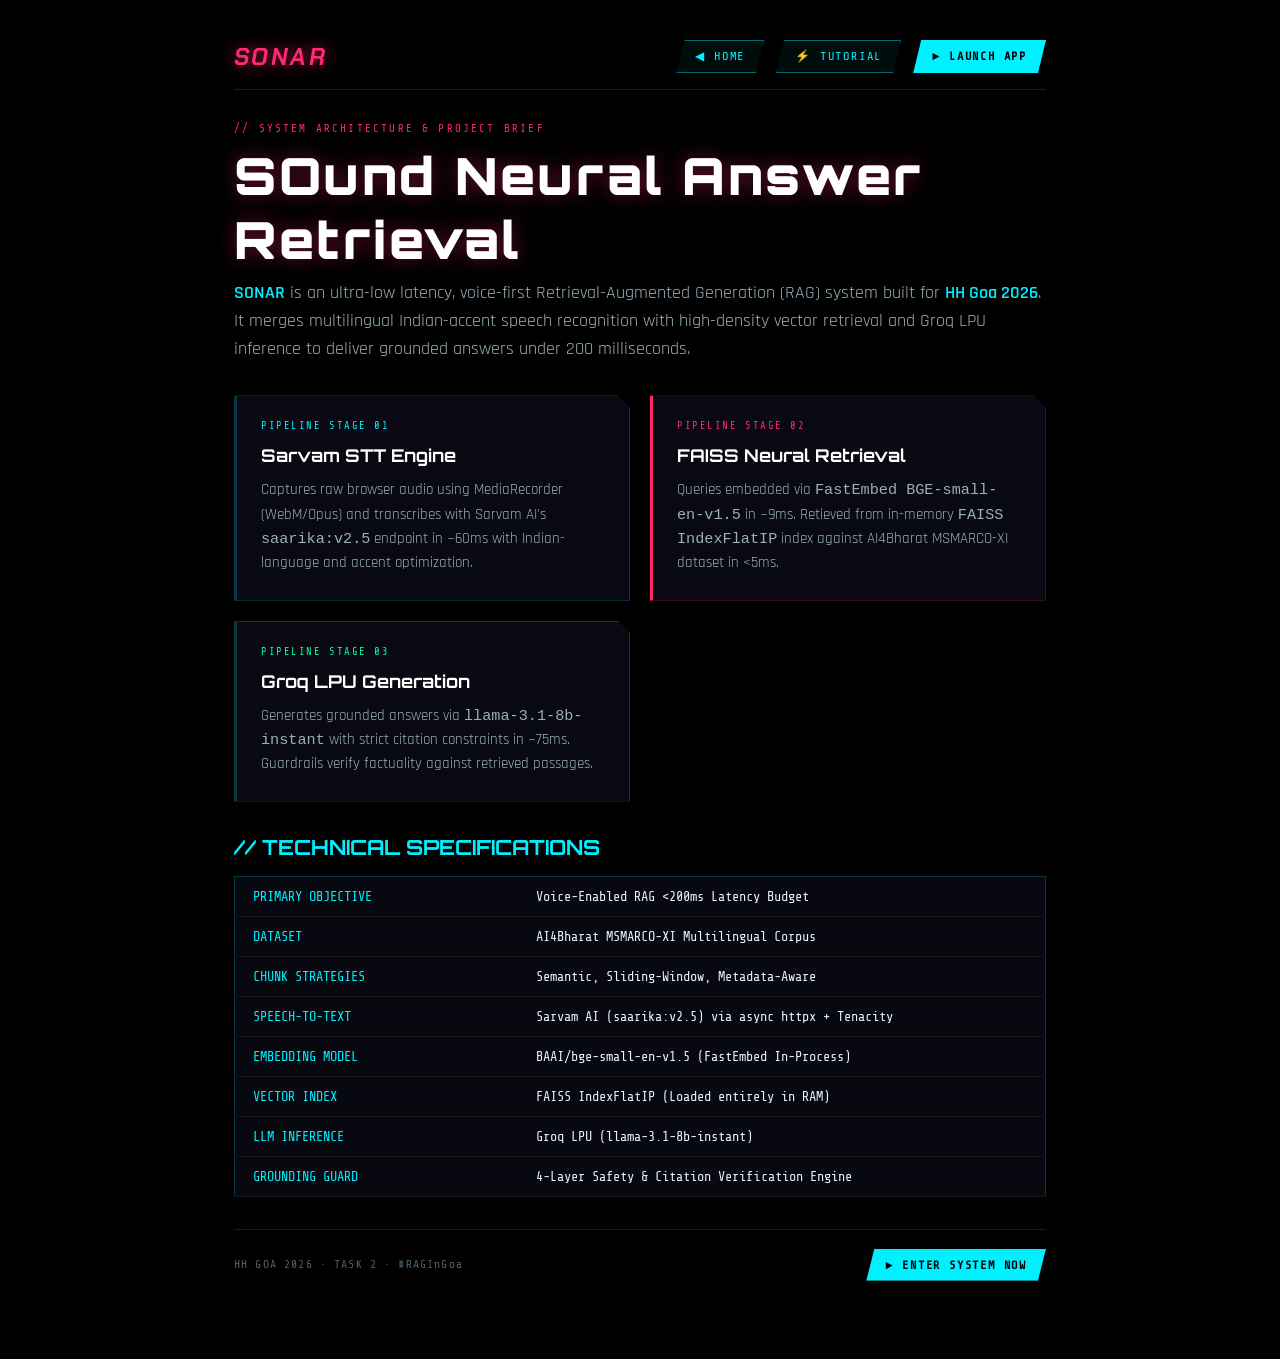
==== frontend/about.html @ be73c09f "feat: add About and Tutorial buttons on landing page + dedicated /about and /tutorial pages" ====
<!DOCTYPE html>
<html lang="en">
<head>
  <meta charset="UTF-8" />
  <meta name="viewport" content="width=device-width, initial-scale=1.0" />
  <title>ABOUT // SONAR</title>
  <meta name="theme-color" content="#00f0ff" />
  <link rel="preconnect" href="https://fonts.googleapis.com" />
  <link rel="preconnect" href="https://fonts.gstatic.com" crossorigin />
  <link href="https://fonts.googleapis.com/css2?family=Chakra+Petch:ital,wght@1,700;1,900&family=Orbitron:wght@700;900&family=Share+Tech+Mono&family=Rajdhani:wght@500;600;700&display=swap" rel="stylesheet" />
  <style>
    *, *::before, *::after { box-sizing: border-box; margin: 0; padding: 0; }

    html, body {
      min-height: 100%;
      background: #000000;
      color: #e8f4f8;
      font-family: 'Rajdhani', sans-serif;
      overflow-x: hidden;
      -webkit-font-smoothing: antialiased;
    }

    ::selection { background: #ff2a6d; color: #000; }

    .page-wrap {
      max-width: 860px;
      margin: 0 auto;
      padding: 40px 24px 80px;
      display: flex;
      flex-direction: column;
      gap: 32px;
    }

    /* ── Header Bar ── */
    .top-nav {
      display: flex;
      align-items: center;
      justify-content: space-between;
      border-bottom: 1px solid rgba(255, 42, 109, 0.25);
      padding-bottom: 16px;
    }

    .nav-logo {
      font-family: 'Chakra Petch', 'Orbitron', sans-serif;
      font-weight: 900;
      font-style: italic;
      font-size: 1.5rem;
      color: #ff2a6d;
      text-shadow: 0 0 15px rgba(255,42,109,0.7);
      text-decoration: none;
      letter-spacing: 0.1em;
    }

    .nav-links {
      display: flex;
      gap: 12px;
    }

    .nav-btn {
      font-family: 'Share Tech Mono', monospace;
      font-size: 0.75rem;
      letter-spacing: 0.15em;
      padding: 8px 18px;
      color: #00f0ff;
      border: 1px solid rgba(0,240,255,0.4);
      background: rgba(0,240,255,0.05);
      text-decoration: none;
      clip-path: polygon(8px 0%, 100% 0%, calc(100% - 8px) 100%, 0% 100%);
      transition: all 0.2s;
    }
    .nav-btn:hover {
      background: #00f0ff;
      color: #000;
      box-shadow: 0 0 20px rgba(0,240,255,0.5);
    }
    .nav-btn.primary {
      background: #00f0ff;
      color: #000;
      font-weight: 700;
    }
    .nav-btn.primary:hover {
      background: #33f5ff;
      box-shadow: 0 0 25px #00f0ff;
    }

    /* ── Hero Title ── */
    .about-hero {
      display: flex;
      flex-direction: column;
      gap: 8px;
    }
    .about-badge {
      font-family: 'Share Tech Mono', monospace;
      font-size: 0.68rem;
      letter-spacing: 0.2em;
      color: #ff2a6d;
    }
    .about-title {
      font-family: 'Orbitron', monospace;
      font-weight: 900;
      font-size: clamp(2rem, 5vw, 3.2rem);
      color: #ffffff;
      text-shadow: 0 0 20px rgba(255, 42, 109, 0.4);
      letter-spacing: 0.05em;
    }
    .about-sub {
      font-size: 1.1rem;
      color: #9ab0bc;
      line-height: 1.6;
    }
    .highlight {
      color: #00f0ff;
      font-weight: 600;
    }

    /* ── Section Cards ── */
    .card-grid {
      display: grid;
      grid-template-columns: repeat(auto-fit, minmax(260px, 1fr));
      gap: 20px;
    }

    .cyber-card {
      background: rgba(14, 14, 28, 0.7);
      border: 1px solid rgba(255, 42, 109, 0.2);
      border-left: 3px solid #ff2a6d;
      padding: 24px;
      clip-path: polygon(0 0, calc(100% - 12px) 0, 100% 12px, 100% 100%, 0 100%);
      display: flex;
      flex-direction: column;
      gap: 12px;
      transition: all 0.25s;
    }
    .cyber-card:hover {
      border-color: #ff2a6d;
      box-shadow: 0 0 25px rgba(255,42,109,0.25);
      transform: translateY(-2px);
    }
    .cyber-card.cyan {
      border-left-color: #00f0ff;
      border-color: rgba(0,240,255,0.2);
    }
    .cyber-card.cyan:hover {
      border-color: #00f0ff;
      box-shadow: 0 0 25px rgba(0,240,255,0.25);
    }
    .cyber-card.green {
      border-left-color: #05ffa1;
      border-color: rgba(5,255,161,0.2);
    }
    .cyber-card.green:hover {
      border-color: #05ffa1;
      box-shadow: 0 0 25px rgba(5,255,161,0.25);
    }

    .card-tag {
      font-family: 'Share Tech Mono', monospace;
      font-size: 0.65rem;
      letter-spacing: 0.15em;
      color: #ff2a6d;
      text-transform: uppercase;
    }
    .cyber-card.cyan .card-tag { color: #00f0ff; }
    .cyber-card.green .card-tag { color: #05ffa1; }

    .card-heading {
      font-family: 'Orbitron', monospace;
      font-size: 1.1rem;
      font-weight: 700;
      color: #fff;
    }

    .card-body {
      font-size: 0.95rem;
      color: #9ab0bc;
      line-height: 1.6;
    }

    /* ── Spec List ── */
    .spec-table {
      width: 100%;
      border-collapse: collapse;
      font-family: 'Share Tech Mono', monospace;
      font-size: 0.85rem;
      background: rgba(10, 10, 20, 0.8);
      border: 1px solid rgba(0,240,255,0.2);
    }
    .spec-table td {
      padding: 12px 18px;
      border-bottom: 1px solid rgba(255,255,255,0.05);
    }
    .spec-key {
      color: #00f0ff;
      width: 35%;
    }
    .spec-val {
      color: #e8f4f8;
    }

    /* ── Footer / CTA ── */
    .about-footer {
      display: flex;
      align-items: center;
      justify-content: space-between;
      border-top: 1px solid rgba(255,255,255,0.1);
      padding-top: 24px;
      flex-wrap: wrap;
      gap: 16px;
    }
    .footer-meta {
      font-family: 'Share Tech Mono', monospace;
      font-size: 0.72rem;
      color: #4a6070;
      letter-spacing: 0.1em;
    }
  </style>
</head>
<body>

  <div class="page-wrap">

    <nav class="top-nav">
      <a href="/" class="nav-logo">SONAR</a>
      <div class="nav-links">
        <a href="/" class="nav-btn">◀ HOME</a>
        <a href="/tutorial" class="nav-btn">⚡ TUTORIAL</a>
        <a href="/app" class="nav-btn primary">&#9658; LAUNCH APP</a>
      </div>
    </nav>

    <section class="about-hero">
      <span class="about-badge">// SYSTEM ARCHITECTURE & PROJECT BRIEF</span>
      <h1 class="about-title">SOund Neural Answer Retrieval</h1>
      <p class="about-sub">
        <span class="highlight">SONAR</span> is an ultra-low latency, voice-first Retrieval-Augmented Generation (RAG) system built for <span class="highlight">HH Goa 2026</span>. It merges multilingual Indian-accent speech recognition with high-density vector retrieval and Groq LPU inference to deliver grounded answers under 200 milliseconds.
      </p>
    </section>

    <div class="card-grid">

      <div class="cyber-card cyan">
        <span class="card-tag">PIPELINE STAGE 01</span>
        <h3 class="card-heading">Sarvam STT Engine</h3>
        <p class="card-body">
          Captures raw browser audio using MediaRecorder (WebM/Opus) and transcribes with Sarvam AI's <code>saarika:v2.5</code> endpoint in ~60ms with Indian-language and accent optimization.
        </p>
      </div>

      <div class="cyber-card">
        <span class="card-tag">PIPELINE STAGE 02</span>
        <h3 class="card-heading">FAISS Neural Retrieval</h3>
        <p class="card-body">
          Queries embedded via <code>FastEmbed BGE-small-en-v1.5</code> in ~9ms. Retieved from in-memory <code>FAISS IndexFlatIP</code> index against AI4Bharat MSMARCO-XI dataset in &lt;5ms.
        </p>
      </div>

      <div class="cyber-card green">
        <span class="card-tag">PIPELINE STAGE 03</span>
        <h3 class="card-heading">Groq LPU Generation</h3>
        <p class="card-body">
          Generates grounded answers via <code>llama-3.1-8b-instant</code> with strict citation constraints in ~75ms. Guardrails verify factuality against retrieved passages.
        </p>
      </div>

    </div>

    <section>
      <h2 style="font-family: 'Orbitron', monospace; font-size: 1.3rem; margin-bottom: 16px; color: #00f0ff;">
        // TECHNICAL SPECIFICATIONS
      </h2>

      <table class="spec-table">
        <tbody>
          <tr>
            <td class="spec-key">PRIMARY OBJECTIVE</td>
            <td class="spec-val">Voice-Enabled RAG &lt;200ms Latency Budget</td>
          </tr>
          <tr>
            <td class="spec-key">DATASET</td>
            <td class="spec-val">AI4Bharat MSMARCO-XI Multilingual Corpus</td>
          </tr>
          <tr>
            <td class="spec-key">CHUNK STRATEGIES</td>
            <td class="spec-val">Semantic, Sliding-Window, Metadata-Aware</td>
          </tr>
          <tr>
            <td class="spec-key">SPEECH-TO-TEXT</td>
            <td class="spec-val">Sarvam AI (saarika:v2.5) via async httpx + Tenacity</td>
          </tr>
          <tr>
            <td class="spec-key">EMBEDDING MODEL</td>
            <td class="spec-val">BAAI/bge-small-en-v1.5 (FastEmbed In-Process)</td>
          </tr>
          <tr>
            <td class="spec-key">VECTOR INDEX</td>
            <td class="spec-val">FAISS IndexFlatIP (Loaded entirely in RAM)</td>
          </tr>
          <tr>
            <td class="spec-key">LLM INFERENCE</td>
            <td class="spec-val">Groq LPU (llama-3.1-8b-instant)</td>
          </tr>
          <tr>
            <td class="spec-key">GROUNDING GUARD</td>
            <td class="spec-val">4-Layer Safety &amp; Citation Verification Engine</td>
          </tr>
        </tbody>
      </table>
    </section>

    <footer class="about-footer">
      <div class="footer-meta">
        HH GOA 2026 · TASK 2 · #RAGInGoa
      </div>
      <div>
        <a href="/app" class="nav-btn primary">&#9658; ENTER SYSTEM NOW</a>
      </div>
    </footer>

  </div>

</body>
</html>
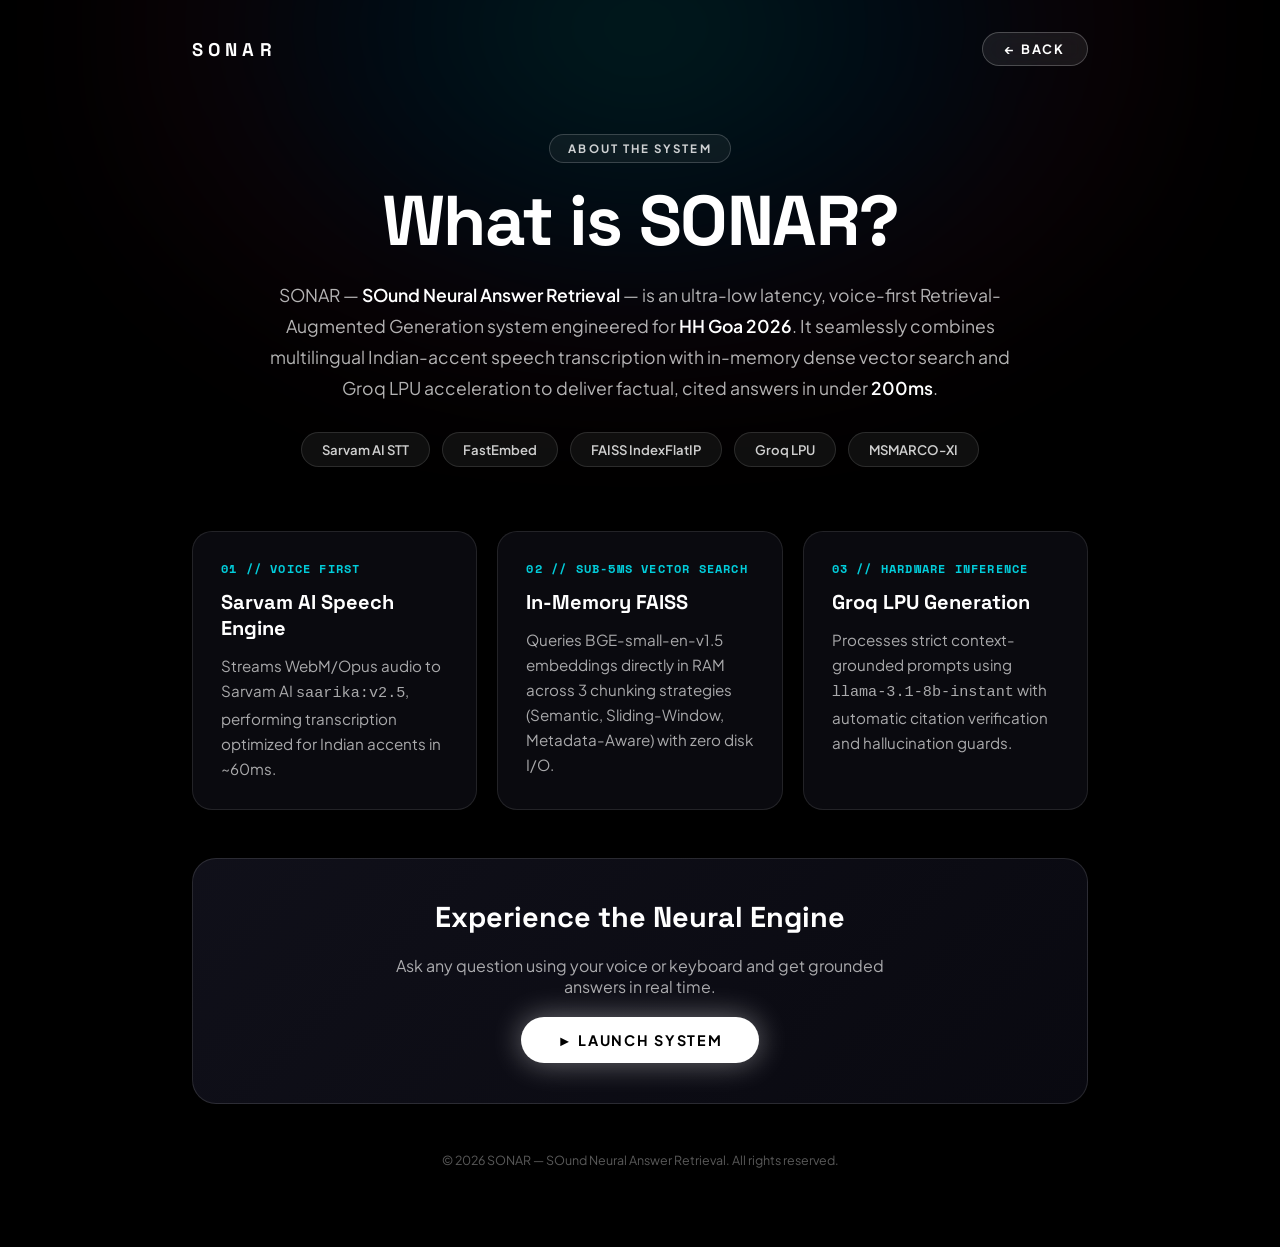
==== commit dc96d8b1: "feat: redesign landing, about, and tutorial pages in exact PRISM aesthetic (volumetric lighting, min" ====
--- a/frontend/about.html
+++ b/frontend/about.html
@@ -4,316 +4,310 @@
   <meta charset="UTF-8" />
   <meta name="viewport" content="width=device-width, initial-scale=1.0" />
   <title>ABOUT // SONAR</title>
-  <meta name="theme-color" content="#00f0ff" />
+  <meta name="theme-color" content="#000000" />
   <link rel="preconnect" href="https://fonts.googleapis.com" />
   <link rel="preconnect" href="https://fonts.gstatic.com" crossorigin />
-  <link href="https://fonts.googleapis.com/css2?family=Chakra+Petch:ital,wght@1,700;1,900&family=Orbitron:wght@700;900&family=Share+Tech+Mono&family=Rajdhani:wght@500;600;700&display=swap" rel="stylesheet" />
+  <link href="https://fonts.googleapis.com/css2?family=Plus+Jakarta+Sans:wght@400;500;600;700;800&family=Space+Grotesk:wght@500;700;900&family=Space+Mono:wght@400;700&display=swap" rel="stylesheet" />
   <style>
     *, *::before, *::after { box-sizing: border-box; margin: 0; padding: 0; }
 
     html, body {
       min-height: 100%;
       background: #000000;
-      color: #e8f4f8;
-      font-family: 'Rajdhani', sans-serif;
+      color: #ffffff;
+      font-family: 'Plus Jakarta Sans', sans-serif;
       overflow-x: hidden;
       -webkit-font-smoothing: antialiased;
     }
 
-    ::selection { background: #ff2a6d; color: #000; }
+    /* Ambient Prism Glow */
+    .prism-glow {
+      position: fixed;
+      top: -15%;
+      left: 50%;
+      transform: translateX(-50%);
+      width: 85vw;
+      max-width: 1100px;
+      height: 60vh;
+      background: radial-gradient(
+        ellipse at 50% 30%,
+        rgba(0, 240, 255, 0.12) 0%,
+        rgba(0, 130, 255, 0.08) 35%,
+        rgba(255, 42, 109, 0.04) 60%,
+        transparent 80%
+      );
+      filter: blur(60px);
+      pointer-events: none;
+      z-index: 1;
+    }
 
     .page-wrap {
-      max-width: 860px;
+      position: relative;
+      z-index: 10;
+      max-width: 960px;
       margin: 0 auto;
-      padding: 40px 24px 80px;
+      padding: 32px 32px 80px;
       display: flex;
       flex-direction: column;
-      gap: 32px;
-    }
-
-    /* ── Header Bar ── */
-    .top-nav {
+      gap: 48px;
+    }
+
+    /* Navbar */
+    .navbar {
       display: flex;
       align-items: center;
       justify-content: space-between;
-      border-bottom: 1px solid rgba(255, 42, 109, 0.25);
-      padding-bottom: 16px;
-    }
-
-    .nav-logo {
-      font-family: 'Chakra Petch', 'Orbitron', sans-serif;
+      width: 100%;
+    }
+
+    .brand-logo {
+      font-family: 'Space Grotesk', sans-serif;
       font-weight: 900;
-      font-style: italic;
-      font-size: 1.5rem;
-      color: #ff2a6d;
-      text-shadow: 0 0 15px rgba(255,42,109,0.7);
+      font-size: 1.15rem;
+      letter-spacing: 0.28em;
+      color: #ffffff;
       text-decoration: none;
-      letter-spacing: 0.1em;
-    }
-
-    .nav-links {
-      display: flex;
+      text-transform: uppercase;
+    }
+
+    .back-btn {
+      font-family: 'Plus Jakarta Sans', sans-serif;
+      font-size: 0.8rem;
+      font-weight: 700;
+      letter-spacing: 0.14em;
+      color: #ffffff;
+      background: rgba(255, 255, 255, 0.08);
+      border: 1px solid rgba(255, 255, 255, 0.22);
+      border-radius: 999px;
+      padding: 8px 22px;
+      text-decoration: none;
+      text-transform: uppercase;
+      transition: all 0.25s cubic-bezier(0.2, 0, 0, 1);
+      backdrop-filter: blur(12px);
+      display: inline-flex;
+      align-items: center;
+      gap: 6px;
+    }
+    .back-btn:hover {
+      background: #ffffff;
+      color: #000000;
+      border-color: #ffffff;
+      box-shadow: 0 0 20px rgba(255, 255, 255, 0.35);
+      transform: translateY(-1px);
+    }
+
+    /* Center Hero Header */
+    .about-header {
+      display: flex;
+      flex-direction: column;
+      align-items: center;
+      text-align: center;
+      gap: 20px;
+      max-width: 760px;
+      margin: 20px auto 0;
+    }
+
+    .tag-badge {
+      font-family: 'Plus Jakarta Sans', sans-serif;
+      font-size: 0.72rem;
+      font-weight: 700;
+      letter-spacing: 0.18em;
+      color: rgba(255, 255, 255, 0.8);
+      background: rgba(255, 255, 255, 0.05);
+      border: 1px solid rgba(255, 255, 255, 0.18);
+      border-radius: 999px;
+      padding: 6px 18px;
+      text-transform: uppercase;
+    }
+
+    .main-heading {
+      font-family: 'Space Grotesk', sans-serif;
+      font-weight: 900;
+      font-size: clamp(2.8rem, 7vw, 4.4rem);
+      letter-spacing: -0.02em;
+      line-height: 1.1;
+      color: #ffffff;
+    }
+
+    .main-desc {
+      font-size: 1.1rem;
+      font-weight: 400;
+      line-height: 1.75;
+      color: rgba(255, 255, 255, 0.7);
+    }
+    .main-desc strong {
+      color: #ffffff;
+      font-weight: 600;
+    }
+
+    /* Chips Row */
+    .chips-row {
+      display: flex;
+      justify-content: center;
+      flex-wrap: wrap;
       gap: 12px;
-    }
-
-    .nav-btn {
-      font-family: 'Share Tech Mono', monospace;
-      font-size: 0.75rem;
-      letter-spacing: 0.15em;
-      padding: 8px 18px;
-      color: #00f0ff;
-      border: 1px solid rgba(0,240,255,0.4);
-      background: rgba(0,240,255,0.05);
-      text-decoration: none;
-      clip-path: polygon(8px 0%, 100% 0%, calc(100% - 8px) 100%, 0% 100%);
-      transition: all 0.2s;
-    }
-    .nav-btn:hover {
-      background: #00f0ff;
-      color: #000;
-      box-shadow: 0 0 20px rgba(0,240,255,0.5);
-    }
-    .nav-btn.primary {
-      background: #00f0ff;
-      color: #000;
-      font-weight: 700;
-    }
-    .nav-btn.primary:hover {
-      background: #33f5ff;
-      box-shadow: 0 0 25px #00f0ff;
-    }
-
-    /* ── Hero Title ── */
-    .about-hero {
-      display: flex;
-      flex-direction: column;
-      gap: 8px;
-    }
-    .about-badge {
-      font-family: 'Share Tech Mono', monospace;
-      font-size: 0.68rem;
-      letter-spacing: 0.2em;
-      color: #ff2a6d;
-    }
-    .about-title {
-      font-family: 'Orbitron', monospace;
-      font-weight: 900;
-      font-size: clamp(2rem, 5vw, 3.2rem);
-      color: #ffffff;
-      text-shadow: 0 0 20px rgba(255, 42, 109, 0.4);
-      letter-spacing: 0.05em;
-    }
-    .about-sub {
-      font-size: 1.1rem;
-      color: #9ab0bc;
-      line-height: 1.6;
-    }
-    .highlight {
-      color: #00f0ff;
+      margin-top: 8px;
+    }
+
+    .chip-pill {
+      font-family: 'Plus Jakarta Sans', sans-serif;
+      font-size: 0.82rem;
       font-weight: 600;
-    }
-
-    /* ── Section Cards ── */
-    .card-grid {
+      color: rgba(255, 255, 255, 0.8);
+      background: rgba(255, 255, 255, 0.06);
+      border: 1px solid rgba(255, 255, 255, 0.12);
+      border-radius: 999px;
+      padding: 8px 20px;
+    }
+
+    /* Feature Grid */
+    .features-grid {
       display: grid;
-      grid-template-columns: repeat(auto-fit, minmax(260px, 1fr));
+      grid-template-columns: repeat(auto-fit, minmax(280px, 1fr));
       gap: 20px;
-    }
-
-    .cyber-card {
-      background: rgba(14, 14, 28, 0.7);
-      border: 1px solid rgba(255, 42, 109, 0.2);
-      border-left: 3px solid #ff2a6d;
-      padding: 24px;
-      clip-path: polygon(0 0, calc(100% - 12px) 0, 100% 12px, 100% 100%, 0 100%);
+      margin-top: 16px;
+    }
+
+    .card {
+      background: rgba(18, 18, 26, 0.6);
+      border: 1px solid rgba(255, 255, 255, 0.1);
+      border-radius: 20px;
+      padding: 28px;
       display: flex;
       flex-direction: column;
       gap: 12px;
+      backdrop-filter: blur(16px);
       transition: all 0.25s;
     }
-    .cyber-card:hover {
-      border-color: #ff2a6d;
-      box-shadow: 0 0 25px rgba(255,42,109,0.25);
+    .card:hover {
+      border-color: rgba(0, 240, 255, 0.35);
       transform: translateY(-2px);
-    }
-    .cyber-card.cyan {
-      border-left-color: #00f0ff;
-      border-color: rgba(0,240,255,0.2);
-    }
-    .cyber-card.cyan:hover {
-      border-color: #00f0ff;
-      box-shadow: 0 0 25px rgba(0,240,255,0.25);
-    }
-    .cyber-card.green {
-      border-left-color: #05ffa1;
-      border-color: rgba(5,255,161,0.2);
-    }
-    .cyber-card.green:hover {
-      border-color: #05ffa1;
-      box-shadow: 0 0 25px rgba(5,255,161,0.25);
-    }
-
-    .card-tag {
-      font-family: 'Share Tech Mono', monospace;
-      font-size: 0.65rem;
-      letter-spacing: 0.15em;
-      color: #ff2a6d;
+      box-shadow: 0 10px 35px rgba(0, 0, 0, 0.5);
+    }
+
+    .card-num {
+      font-family: 'Space Mono', monospace;
+      font-size: 0.75rem;
+      font-weight: 700;
+      color: rgba(0, 240, 255, 0.85);
+      letter-spacing: 0.1em;
+    }
+
+    .card-title {
+      font-family: 'Space Grotesk', sans-serif;
+      font-size: 1.25rem;
+      font-weight: 700;
+      color: #ffffff;
+    }
+
+    .card-text {
+      font-size: 0.95rem;
+      line-height: 1.65;
+      color: rgba(255, 255, 255, 0.65);
+    }
+
+    /* Launch CTA Banner */
+    .cta-banner {
+      background: linear-gradient(135deg, rgba(20, 20, 32, 0.8), rgba(10, 10, 18, 0.9));
+      border: 1px solid rgba(255, 255, 255, 0.12);
+      border-radius: 24px;
+      padding: 40px;
+      text-align: center;
+      display: flex;
+      flex-direction: column;
+      align-items: center;
+      gap: 20px;
+    }
+
+    .cta-btn {
+      font-family: 'Plus Jakarta Sans', sans-serif;
+      font-size: 0.9rem;
+      font-weight: 700;
+      letter-spacing: 0.12em;
+      color: #000000;
+      background: #ffffff;
+      border: none;
+      border-radius: 999px;
+      padding: 14px 36px;
+      text-decoration: none;
       text-transform: uppercase;
-    }
-    .cyber-card.cyan .card-tag { color: #00f0ff; }
-    .cyber-card.green .card-tag { color: #05ffa1; }
-
-    .card-heading {
-      font-family: 'Orbitron', monospace;
-      font-size: 1.1rem;
-      font-weight: 700;
-      color: #fff;
-    }
-
-    .card-body {
-      font-size: 0.95rem;
-      color: #9ab0bc;
-      line-height: 1.6;
-    }
-
-    /* ── Spec List ── */
-    .spec-table {
-      width: 100%;
-      border-collapse: collapse;
-      font-family: 'Share Tech Mono', monospace;
-      font-size: 0.85rem;
-      background: rgba(10, 10, 20, 0.8);
-      border: 1px solid rgba(0,240,255,0.2);
-    }
-    .spec-table td {
-      padding: 12px 18px;
-      border-bottom: 1px solid rgba(255,255,255,0.05);
-    }
-    .spec-key {
-      color: #00f0ff;
-      width: 35%;
-    }
-    .spec-val {
-      color: #e8f4f8;
-    }
-
-    /* ── Footer / CTA ── */
-    .about-footer {
-      display: flex;
-      align-items: center;
-      justify-content: space-between;
-      border-top: 1px solid rgba(255,255,255,0.1);
-      padding-top: 24px;
-      flex-wrap: wrap;
-      gap: 16px;
-    }
-    .footer-meta {
-      font-family: 'Share Tech Mono', monospace;
-      font-size: 0.72rem;
-      color: #4a6070;
-      letter-spacing: 0.1em;
+      box-shadow: 0 0 30px rgba(255, 255, 255, 0.4);
+      transition: all 0.25s;
+    }
+    .cta-btn:hover {
+      background: #00f0ff;
+      box-shadow: 0 0 35px rgba(0, 240, 255, 0.6);
+      transform: translateY(-2px);
+    }
+
+    .footer-text {
+      text-align: center;
+      font-size: 0.78rem;
+      color: rgba(255, 255, 255, 0.35);
     }
   </style>
 </head>
 <body>
 
+  <div class="prism-glow"></div>
+
   <div class="page-wrap">
 
-    <nav class="top-nav">
-      <a href="/" class="nav-logo">SONAR</a>
-      <div class="nav-links">
-        <a href="/" class="nav-btn">◀ HOME</a>
-        <a href="/tutorial" class="nav-btn">⚡ TUTORIAL</a>
-        <a href="/app" class="nav-btn primary">&#9658; LAUNCH APP</a>
+    <header class="navbar">
+      <a href="/" class="brand-logo">SONAR</a>
+      <a href="/" class="back-btn">&larr; BACK</a>
+    </header>
+
+    <section class="about-header">
+      <div class="tag-badge">ABOUT THE SYSTEM</div>
+      <h1 class="main-heading">What is SONAR?</h1>
+      <p class="main-desc">
+        SONAR &mdash; <strong>SOund Neural Answer Retrieval</strong> &mdash; is an ultra-low latency, voice-first Retrieval-Augmented Generation system engineered for <strong>HH Goa 2026</strong>. It seamlessly combines multilingual Indian-accent speech transcription with in-memory dense vector search and Groq LPU acceleration to deliver factual, cited answers in under <strong>200ms</strong>.
+      </p>
+
+      <div class="chips-row">
+        <span class="chip-pill">Sarvam AI STT</span>
+        <span class="chip-pill">FastEmbed</span>
+        <span class="chip-pill">FAISS IndexFlatIP</span>
+        <span class="chip-pill">Groq LPU</span>
+        <span class="chip-pill">MSMARCO-XI</span>
       </div>
-    </nav>
-
-    <section class="about-hero">
-      <span class="about-badge">// SYSTEM ARCHITECTURE & PROJECT BRIEF</span>
-      <h1 class="about-title">SOund Neural Answer Retrieval</h1>
-      <p class="about-sub">
-        <span class="highlight">SONAR</span> is an ultra-low latency, voice-first Retrieval-Augmented Generation (RAG) system built for <span class="highlight">HH Goa 2026</span>. It merges multilingual Indian-accent speech recognition with high-density vector retrieval and Groq LPU inference to deliver grounded answers under 200 milliseconds.
-      </p>
     </section>
 
-    <div class="card-grid">
-
-      <div class="cyber-card cyan">
-        <span class="card-tag">PIPELINE STAGE 01</span>
-        <h3 class="card-heading">Sarvam STT Engine</h3>
-        <p class="card-body">
-          Captures raw browser audio using MediaRecorder (WebM/Opus) and transcribes with Sarvam AI's <code>saarika:v2.5</code> endpoint in ~60ms with Indian-language and accent optimization.
+    <div class="features-grid">
+      <div class="card">
+        <span class="card-num">01 // VOICE FIRST</span>
+        <h3 class="card-title">Sarvam AI Speech Engine</h3>
+        <p class="card-text">
+          Streams WebM/Opus audio to Sarvam AI <code>saarika:v2.5</code>, performing transcription optimized for Indian accents in ~60ms.
         </p>
       </div>
 
-      <div class="cyber-card">
-        <span class="card-tag">PIPELINE STAGE 02</span>
-        <h3 class="card-heading">FAISS Neural Retrieval</h3>
-        <p class="card-body">
-          Queries embedded via <code>FastEmbed BGE-small-en-v1.5</code> in ~9ms. Retieved from in-memory <code>FAISS IndexFlatIP</code> index against AI4Bharat MSMARCO-XI dataset in &lt;5ms.
+      <div class="card">
+        <span class="card-num">02 // SUB-5MS VECTOR SEARCH</span>
+        <h3 class="card-title">In-Memory FAISS</h3>
+        <p class="card-text">
+          Queries BGE-small-en-v1.5 embeddings directly in RAM across 3 chunking strategies (Semantic, Sliding-Window, Metadata-Aware) with zero disk I/O.
         </p>
       </div>
 
-      <div class="cyber-card green">
-        <span class="card-tag">PIPELINE STAGE 03</span>
-        <h3 class="card-heading">Groq LPU Generation</h3>
-        <p class="card-body">
-          Generates grounded answers via <code>llama-3.1-8b-instant</code> with strict citation constraints in ~75ms. Guardrails verify factuality against retrieved passages.
+      <div class="card">
+        <span class="card-num">03 // HARDWARE INFERENCE</span>
+        <h3 class="card-title">Groq LPU Generation</h3>
+        <p class="card-text">
+          Processes strict context-grounded prompts using <code>llama-3.1-8b-instant</code> with automatic citation verification and hallucination guards.
         </p>
       </div>
-
     </div>
 
-    <section>
-      <h2 style="font-family: 'Orbitron', monospace; font-size: 1.3rem; margin-bottom: 16px; color: #00f0ff;">
-        // TECHNICAL SPECIFICATIONS
-      </h2>
-
-      <table class="spec-table">
-        <tbody>
-          <tr>
-            <td class="spec-key">PRIMARY OBJECTIVE</td>
-            <td class="spec-val">Voice-Enabled RAG &lt;200ms Latency Budget</td>
-          </tr>
-          <tr>
-            <td class="spec-key">DATASET</td>
-            <td class="spec-val">AI4Bharat MSMARCO-XI Multilingual Corpus</td>
-          </tr>
-          <tr>
-            <td class="spec-key">CHUNK STRATEGIES</td>
-            <td class="spec-val">Semantic, Sliding-Window, Metadata-Aware</td>
-          </tr>
-          <tr>
-            <td class="spec-key">SPEECH-TO-TEXT</td>
-            <td class="spec-val">Sarvam AI (saarika:v2.5) via async httpx + Tenacity</td>
-          </tr>
-          <tr>
-            <td class="spec-key">EMBEDDING MODEL</td>
-            <td class="spec-val">BAAI/bge-small-en-v1.5 (FastEmbed In-Process)</td>
-          </tr>
-          <tr>
-            <td class="spec-key">VECTOR INDEX</td>
-            <td class="spec-val">FAISS IndexFlatIP (Loaded entirely in RAM)</td>
-          </tr>
-          <tr>
-            <td class="spec-key">LLM INFERENCE</td>
-            <td class="spec-val">Groq LPU (llama-3.1-8b-instant)</td>
-          </tr>
-          <tr>
-            <td class="spec-key">GROUNDING GUARD</td>
-            <td class="spec-val">4-Layer Safety &amp; Citation Verification Engine</td>
-          </tr>
-        </tbody>
-      </table>
-    </section>
-
-    <footer class="about-footer">
-      <div class="footer-meta">
-        HH GOA 2026 · TASK 2 · #RAGInGoa
-      </div>
-      <div>
-        <a href="/app" class="nav-btn primary">&#9658; ENTER SYSTEM NOW</a>
-      </div>
+    <div class="cta-banner">
+      <h2 style="font-family: 'Space Grotesk', sans-serif; font-size: 1.8rem; font-weight: 800;">Experience the Neural Engine</h2>
+      <p style="color: rgba(255, 255, 255, 0.65); max-width: 500px;">Ask any question using your voice or keyboard and get grounded answers in real time.</p>
+      <a href="/app" class="cta-btn">&#9658; LAUNCH SYSTEM</a>
+    </div>
+
+    <footer class="footer-text">
+      &copy; 2026 SONAR &mdash; SOund Neural Answer Retrieval. All rights reserved.
     </footer>
 
   </div>
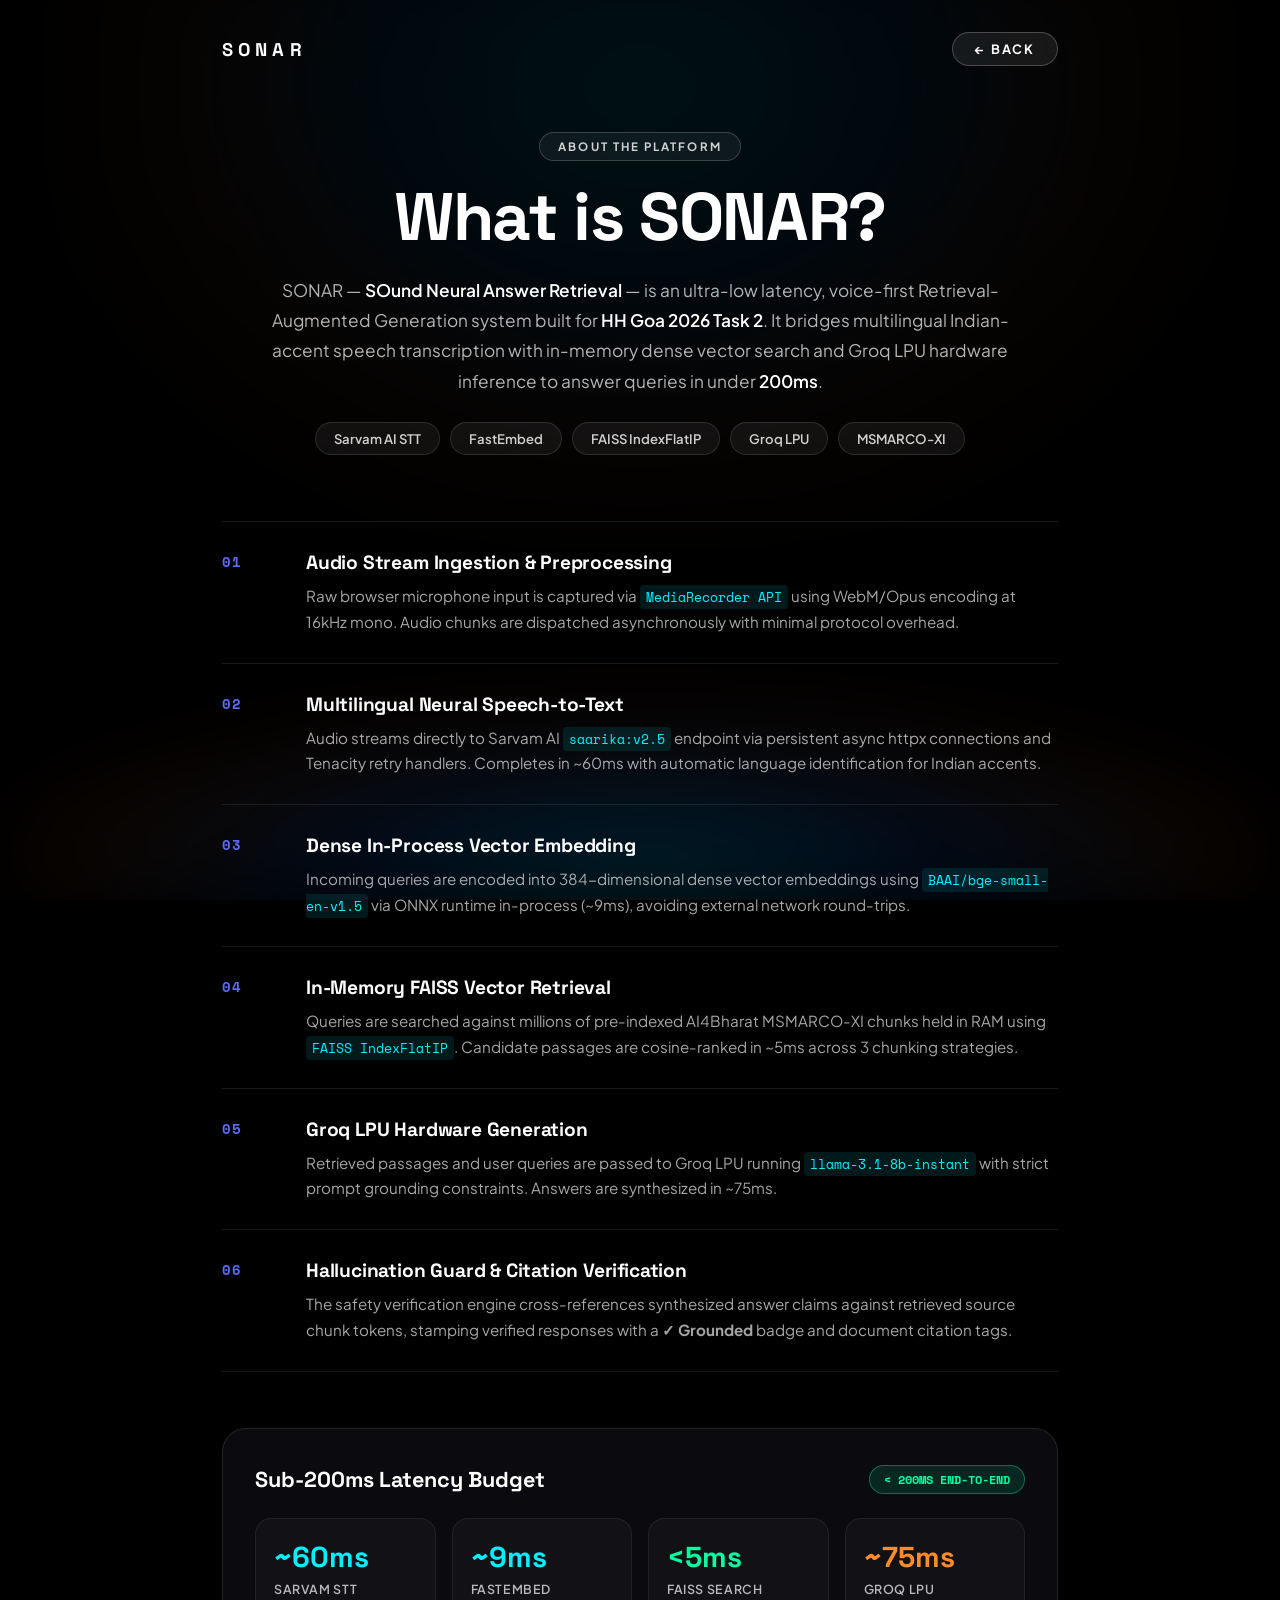
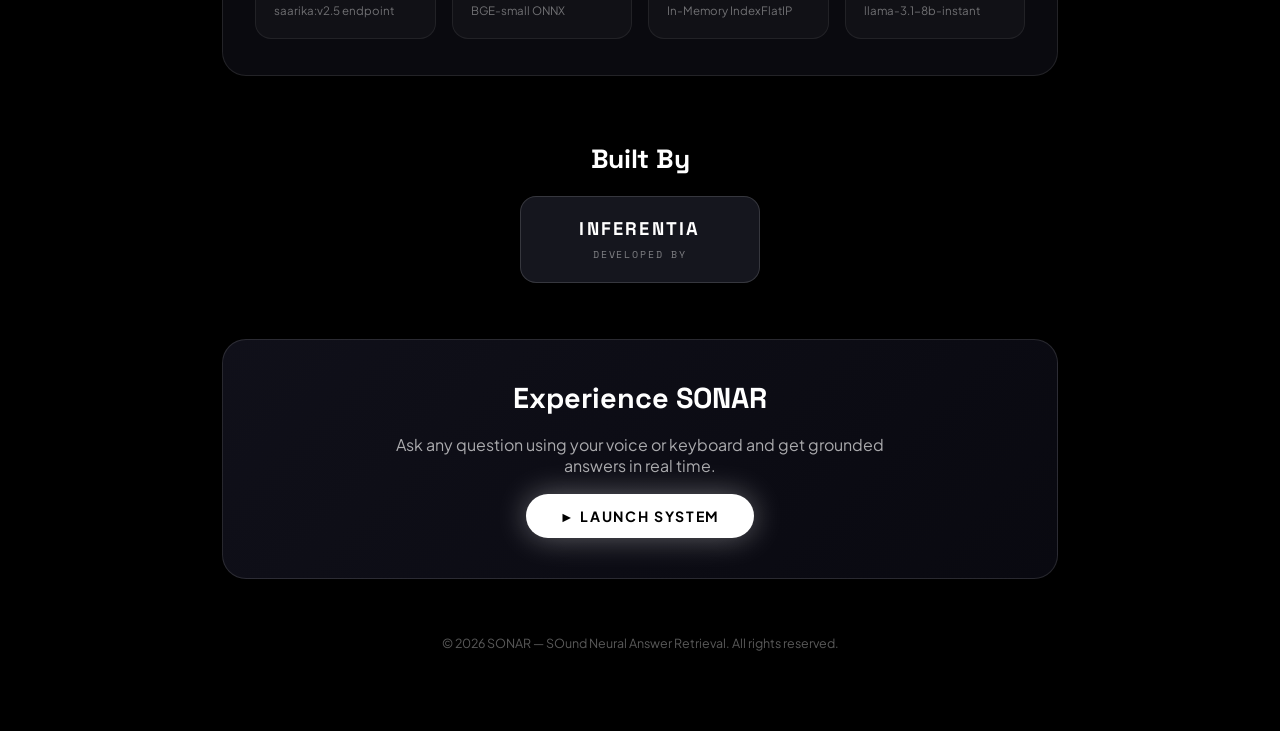
==== commit ebf50ae9: "feat: add 6 numbered architecture steps, latency benchmark grid, and 'Built By INFERENTIA' section i" ====
--- a/frontend/about.html
+++ b/frontend/about.html
@@ -20,36 +20,60 @@
       -webkit-font-smoothing: antialiased;
     }
 
-    /* Ambient Prism Glow */
-    .prism-glow {
+    /* Ambient Prism Aurora Lighting */
+    .prism-background {
       position: fixed;
-      top: -15%;
+      inset: 0;
+      pointer-events: none;
+      z-index: 1;
+      overflow: hidden;
+    }
+
+    .prism-ambient {
+      position: absolute;
+      top: -10%;
       left: 50%;
       transform: translateX(-50%);
       width: 85vw;
-      max-width: 1100px;
-      height: 60vh;
+      max-width: 1200px;
+      height: 65vh;
       background: radial-gradient(
         ellipse at 50% 30%,
-        rgba(0, 240, 255, 0.12) 0%,
-        rgba(0, 130, 255, 0.08) 35%,
-        rgba(255, 42, 109, 0.04) 60%,
+        rgba(0, 240, 255, 0.08) 0%,
+        rgba(0, 130, 255, 0.06) 35%,
+        rgba(255, 120, 30, 0.03) 60%,
         transparent 80%
       );
-      filter: blur(60px);
-      pointer-events: none;
-      z-index: 1;
+      filter: blur(65px);
+    }
+
+    .prism-bottom-glow {
+      position: absolute;
+      bottom: 0;
+      left: 50%;
+      transform: translateX(-50%);
+      width: 100vw;
+      height: 35vh;
+      background: radial-gradient(
+        ellipse 70% 80% at 50% 100%,
+        rgba(0, 240, 255, 0.25) 0%,
+        rgba(0, 100, 255, 0.15) 35%,
+        rgba(255, 120, 30, 0.06) 65%,
+        transparent 85%
+      );
+      filter: blur(50px);
+      opacity: 0.9;
     }
 
     .page-wrap {
       position: relative;
       z-index: 10;
-      max-width: 960px;
+      max-width: 900px;
       margin: 0 auto;
       padding: 32px 32px 80px;
       display: flex;
       flex-direction: column;
-      gap: 48px;
+      gap: 56px;
     }
 
     /* Navbar */
@@ -68,7 +92,9 @@
       color: #ffffff;
       text-decoration: none;
       text-transform: uppercase;
-    }
+      transition: opacity 0.2s;
+    }
+    .brand-logo:hover { opacity: 0.8; }
 
     .back-btn {
       font-family: 'Plus Jakarta Sans', sans-serif;
@@ -82,7 +108,7 @@
       padding: 8px 22px;
       text-decoration: none;
       text-transform: uppercase;
-      transition: all 0.25s cubic-bezier(0.2, 0, 0, 1);
+      transition: all 0.25s;
       backdrop-filter: blur(12px);
       display: inline-flex;
       align-items: center;
@@ -104,7 +130,7 @@
       text-align: center;
       gap: 20px;
       max-width: 760px;
-      margin: 20px auto 0;
+      margin: 10px auto 0;
     }
 
     .tag-badge {
@@ -123,14 +149,14 @@
     .main-heading {
       font-family: 'Space Grotesk', sans-serif;
       font-weight: 900;
-      font-size: clamp(2.8rem, 7vw, 4.4rem);
+      font-size: clamp(2.8rem, 7vw, 4.2rem);
       letter-spacing: -0.02em;
       line-height: 1.1;
       color: #ffffff;
     }
 
     .main-desc {
-      font-size: 1.1rem;
+      font-size: 1.08rem;
       font-weight: 400;
       line-height: 1.75;
       color: rgba(255, 255, 255, 0.7);
@@ -145,8 +171,8 @@
       display: flex;
       justify-content: center;
       flex-wrap: wrap;
-      gap: 12px;
-      margin-top: 8px;
+      gap: 10px;
+      margin-top: 6px;
     }
 
     .chip-pill {
@@ -157,56 +183,201 @@
       background: rgba(255, 255, 255, 0.06);
       border: 1px solid rgba(255, 255, 255, 0.12);
       border-radius: 999px;
-      padding: 8px 20px;
-    }
-
-    /* Feature Grid */
-    .features-grid {
+      padding: 7px 18px;
+    }
+
+    /* ── Numbered Pipeline List Section ── */
+    .pipeline-section {
+      display: flex;
+      flex-direction: column;
+      gap: 0;
+      margin-top: 10px;
+    }
+
+    .pipeline-row {
       display: grid;
-      grid-template-columns: repeat(auto-fit, minmax(280px, 1fr));
-      gap: 20px;
-      margin-top: 16px;
-    }
-
-    .card {
+      grid-template-columns: 60px 1fr;
+      gap: 24px;
+      padding: 28px 0;
+      border-top: 1px solid rgba(255, 255, 255, 0.09);
+      transition: background 0.2s;
+    }
+    .pipeline-row:last-child {
+      border-bottom: 1px solid rgba(255, 255, 255, 0.09);
+    }
+
+    .step-number {
+      font-family: 'Space Mono', monospace;
+      font-size: 0.85rem;
+      font-weight: 700;
+      color: #5b6df5;
+      letter-spacing: 0.05em;
+      padding-top: 2px;
+    }
+
+    .step-body {
+      display: flex;
+      flex-direction: column;
+      gap: 8px;
+    }
+
+    .step-title {
+      font-family: 'Space Grotesk', sans-serif;
+      font-size: 1.2rem;
+      font-weight: 700;
+      color: #ffffff;
+      letter-spacing: -0.01em;
+    }
+
+    .step-desc {
+      font-size: 0.95rem;
+      line-height: 1.7;
+      color: rgba(255, 255, 255, 0.65);
+    }
+    .step-desc code {
+      font-family: 'Space Mono', monospace;
+      font-size: 0.82rem;
+      color: #00f0ff;
+      background: rgba(0, 240, 255, 0.1);
+      padding: 2px 6px;
+      border-radius: 4px;
+    }
+
+    /* ── Performance & Benchmark Metrics ── */
+    .metrics-section {
       background: rgba(18, 18, 26, 0.6);
       border: 1px solid rgba(255, 255, 255, 0.1);
-      border-radius: 20px;
-      padding: 28px;
-      display: flex;
-      flex-direction: column;
+      border-radius: 24px;
+      padding: 36px 32px;
+      display: flex;
+      flex-direction: column;
+      gap: 24px;
+      backdrop-filter: blur(16px);
+    }
+
+    .metrics-header {
+      display: flex;
+      align-items: center;
+      justify-content: space-between;
+      flex-wrap: wrap;
       gap: 12px;
-      backdrop-filter: blur(16px);
-      transition: all 0.25s;
-    }
-    .card:hover {
-      border-color: rgba(0, 240, 255, 0.35);
-      transform: translateY(-2px);
-      box-shadow: 0 10px 35px rgba(0, 0, 0, 0.5);
-    }
-
-    .card-num {
+    }
+
+    .metrics-title {
+      font-family: 'Space Grotesk', sans-serif;
+      font-size: 1.35rem;
+      font-weight: 800;
+      color: #ffffff;
+    }
+
+    .target-badge {
       font-family: 'Space Mono', monospace;
       font-size: 0.75rem;
       font-weight: 700;
-      color: rgba(0, 240, 255, 0.85);
-      letter-spacing: 0.1em;
-    }
-
-    .card-title {
-      font-family: 'Space Grotesk', sans-serif;
-      font-size: 1.25rem;
-      font-weight: 700;
-      color: #ffffff;
-    }
-
-    .card-text {
-      font-size: 0.95rem;
-      line-height: 1.65;
-      color: rgba(255, 255, 255, 0.65);
-    }
-
-    /* Launch CTA Banner */
+      color: #05ffa1;
+      background: rgba(5, 255, 161, 0.12);
+      border: 1px solid rgba(5, 255, 161, 0.35);
+      border-radius: 999px;
+      padding: 5px 14px;
+    }
+
+    .metrics-grid {
+      display: grid;
+      grid-template-columns: repeat(auto-fit, minmax(180px, 1fr));
+      gap: 16px;
+    }
+
+    .metric-card {
+      background: rgba(255, 255, 255, 0.03);
+      border: 1px solid rgba(255, 255, 255, 0.07);
+      border-radius: 16px;
+      padding: 20px 18px;
+      display: flex;
+      flex-direction: column;
+      gap: 6px;
+    }
+
+    .metric-val {
+      font-family: 'Space Grotesk', sans-serif;
+      font-size: 1.8rem;
+      font-weight: 800;
+      color: #00f0ff;
+    }
+    .metric-val.green { color: #05ffa1; }
+    .metric-val.orange { color: #ff8c28; }
+
+    .metric-label {
+      font-size: 0.78rem;
+      font-weight: 600;
+      color: rgba(255, 255, 255, 0.7);
+      text-transform: uppercase;
+      letter-spacing: 0.05em;
+    }
+
+    .metric-sub {
+      font-size: 0.72rem;
+      color: rgba(255, 255, 255, 0.4);
+    }
+
+    /* ── Built By Inferentia Section ── */
+    .built-by-section {
+      display: flex;
+      flex-direction: column;
+      align-items: center;
+      justify-content: center;
+      text-align: center;
+      gap: 20px;
+      margin-top: 10px;
+    }
+
+    .built-by-title {
+      font-family: 'Space Grotesk', sans-serif;
+      font-size: 1.65rem;
+      font-weight: 800;
+      color: #ffffff;
+      letter-spacing: -0.01em;
+    }
+
+    .inferentia-card {
+      width: 100%;
+      max-width: 240px;
+      background: rgba(30, 32, 44, 0.7);
+      border: 1px solid rgba(255, 255, 255, 0.14);
+      border-radius: 16px;
+      padding: 20px 24px;
+      display: flex;
+      flex-direction: column;
+      align-items: center;
+      justify-content: center;
+      gap: 6px;
+      box-shadow: 0 10px 30px rgba(0, 0, 0, 0.6);
+      backdrop-filter: blur(14px);
+      transition: all 0.25s;
+    }
+    .inferentia-card:hover {
+      border-color: rgba(255, 255, 255, 0.3);
+      transform: translateY(-2px);
+      box-shadow: 0 15px 35px rgba(0, 0, 0, 0.8);
+    }
+
+    .inferentia-name {
+      font-family: 'Space Grotesk', sans-serif;
+      font-weight: 900;
+      font-size: 1.15rem;
+      letter-spacing: 0.12em;
+      color: #ffffff;
+      text-transform: uppercase;
+    }
+
+    .inferentia-sub {
+      font-family: 'Space Mono', monospace;
+      font-size: 0.65rem;
+      letter-spacing: 0.18em;
+      color: rgba(255, 255, 255, 0.45);
+      text-transform: uppercase;
+    }
+
+    /* ── Bottom CTA ── */
     .cta-banner {
       background: linear-gradient(135deg, rgba(20, 20, 32, 0.8), rgba(10, 10, 18, 0.9));
       border: 1px solid rgba(255, 255, 255, 0.12);
@@ -216,22 +387,22 @@
       display: flex;
       flex-direction: column;
       align-items: center;
-      gap: 20px;
+      gap: 18px;
     }
 
     .cta-btn {
       font-family: 'Plus Jakarta Sans', sans-serif;
-      font-size: 0.9rem;
+      font-size: 0.88rem;
       font-weight: 700;
       letter-spacing: 0.12em;
       color: #000000;
       background: #ffffff;
       border: none;
       border-radius: 999px;
-      padding: 14px 36px;
+      padding: 13px 34px;
       text-decoration: none;
       text-transform: uppercase;
-      box-shadow: 0 0 30px rgba(255, 255, 255, 0.4);
+      box-shadow: 0 0 30px rgba(255, 255, 255, 0.35);
       transition: all 0.25s;
     }
     .cta-btn:hover {
@@ -245,24 +416,36 @@
       font-size: 0.78rem;
       color: rgba(255, 255, 255, 0.35);
     }
+
+    @media (max-width: 600px) {
+      .page-wrap { padding: 20px; }
+      .pipeline-row { grid-template-columns: 40px 1fr; gap: 16px; }
+      .main-heading { font-size: 2.2rem; }
+    }
   </style>
 </head>
 <body>
 
-  <div class="prism-glow"></div>
+  <!-- Ambient Prism Lighting -->
+  <div class="prism-background" aria-hidden="true">
+    <div class="prism-ambient"></div>
+    <div class="prism-bottom-glow"></div>
+  </div>
 
   <div class="page-wrap">
 
+    <!-- Navbar -->
     <header class="navbar">
       <a href="/" class="brand-logo">SONAR</a>
       <a href="/" class="back-btn">&larr; BACK</a>
     </header>
 
+    <!-- Header Section -->
     <section class="about-header">
-      <div class="tag-badge">ABOUT THE SYSTEM</div>
+      <div class="tag-badge">ABOUT THE PLATFORM</div>
       <h1 class="main-heading">What is SONAR?</h1>
       <p class="main-desc">
-        SONAR &mdash; <strong>SOund Neural Answer Retrieval</strong> &mdash; is an ultra-low latency, voice-first Retrieval-Augmented Generation system engineered for <strong>HH Goa 2026</strong>. It seamlessly combines multilingual Indian-accent speech transcription with in-memory dense vector search and Groq LPU acceleration to deliver factual, cited answers in under <strong>200ms</strong>.
+        SONAR &mdash; <strong>SOund Neural Answer Retrieval</strong> &mdash; is an ultra-low latency, voice-first Retrieval-Augmented Generation system built for <strong>HH Goa 2026 Task 2</strong>. It bridges multilingual Indian-accent speech transcription with in-memory dense vector search and Groq LPU hardware inference to answer queries in under <strong>200ms</strong>.
       </p>
 
       <div class="chips-row">
@@ -274,38 +457,120 @@
       </div>
     </section>
 
-    <div class="features-grid">
-      <div class="card">
-        <span class="card-num">01 // VOICE FIRST</span>
-        <h3 class="card-title">Sarvam AI Speech Engine</h3>
-        <p class="card-text">
-          Streams WebM/Opus audio to Sarvam AI <code>saarika:v2.5</code>, performing transcription optimized for Indian accents in ~60ms.
-        </p>
-      </div>
-
-      <div class="card">
-        <span class="card-num">02 // SUB-5MS VECTOR SEARCH</span>
-        <h3 class="card-title">In-Memory FAISS</h3>
-        <p class="card-text">
-          Queries BGE-small-en-v1.5 embeddings directly in RAM across 3 chunking strategies (Semantic, Sliding-Window, Metadata-Aware) with zero disk I/O.
-        </p>
-      </div>
-
-      <div class="card">
-        <span class="card-num">03 // HARDWARE INFERENCE</span>
-        <h3 class="card-title">Groq LPU Generation</h3>
-        <p class="card-text">
-          Processes strict context-grounded prompts using <code>llama-3.1-8b-instant</code> with automatic citation verification and hallucination guards.
-        </p>
-      </div>
-    </div>
-
+    <!-- Detailed Numbered Architecture Steps -->
+    <section class="pipeline-section">
+
+      <div class="pipeline-row">
+        <div class="step-number">01</div>
+        <div class="step-body">
+          <h3 class="step-title">Audio Stream Ingestion &amp; Preprocessing</h3>
+          <p class="step-desc">
+            Raw browser microphone input is captured via <code>MediaRecorder API</code> using WebM/Opus encoding at 16kHz mono. Audio chunks are dispatched asynchronously with minimal protocol overhead.
+          </p>
+        </div>
+      </div>
+
+      <div class="pipeline-row">
+        <div class="step-number">02</div>
+        <div class="step-body">
+          <h3 class="step-title">Multilingual Neural Speech-to-Text</h3>
+          <p class="step-desc">
+            Audio streams directly to Sarvam AI <code>saarika:v2.5</code> endpoint via persistent async httpx connections and Tenacity retry handlers. Completes in ~60ms with automatic language identification for Indian accents.
+          </p>
+        </div>
+      </div>
+
+      <div class="pipeline-row">
+        <div class="step-number">03</div>
+        <div class="step-body">
+          <h3 class="step-title">Dense In-Process Vector Embedding</h3>
+          <p class="step-desc">
+            Incoming queries are encoded into 384-dimensional dense vector embeddings using <code>BAAI/bge-small-en-v1.5</code> via ONNX runtime in-process (~9ms), avoiding external network round-trips.
+          </p>
+        </div>
+      </div>
+
+      <div class="pipeline-row">
+        <div class="step-number">04</div>
+        <div class="step-body">
+          <h3 class="step-title">In-Memory FAISS Vector Retrieval</h3>
+          <p class="step-desc">
+            Queries are searched against millions of pre-indexed AI4Bharat MSMARCO-XI chunks held in RAM using <code>FAISS IndexFlatIP</code>. Candidate passages are cosine-ranked in ~5ms across 3 chunking strategies.
+          </p>
+        </div>
+      </div>
+
+      <div class="pipeline-row">
+        <div class="step-number">05</div>
+        <div class="step-body">
+          <h3 class="step-title">Groq LPU Hardware Generation</h3>
+          <p class="step-desc">
+            Retrieved passages and user queries are passed to Groq LPU running <code>llama-3.1-8b-instant</code> with strict prompt grounding constraints. Answers are synthesized in ~75ms.
+          </p>
+        </div>
+      </div>
+
+      <div class="pipeline-row">
+        <div class="step-number">06</div>
+        <div class="step-body">
+          <h3 class="step-title">Hallucination Guard &amp; Citation Verification</h3>
+          <p class="step-desc">
+            The safety verification engine cross-references synthesized answer claims against retrieved source chunk tokens, stamping verified responses with a <strong>✓ Grounded</strong> badge and document citation tags.
+          </p>
+        </div>
+      </div>
+
+    </section>
+
+    <!-- Latency Budget & Benchmarks -->
+    <section class="metrics-section">
+      <div class="metrics-header">
+        <h2 class="metrics-title">Sub-200ms Latency Budget</h2>
+        <span class="target-badge">&lt; 200MS END-TO-END</span>
+      </div>
+
+      <div class="metrics-grid">
+        <div class="metric-card">
+          <span class="metric-val">~60ms</span>
+          <span class="metric-label">Sarvam STT</span>
+          <span class="metric-sub">saarika:v2.5 endpoint</span>
+        </div>
+        <div class="metric-card">
+          <span class="metric-val">~9ms</span>
+          <span class="metric-label">FastEmbed</span>
+          <span class="metric-sub">BGE-small ONNX</span>
+        </div>
+        <div class="metric-card">
+          <span class="metric-val green">&lt;5ms</span>
+          <span class="metric-label">FAISS Search</span>
+          <span class="metric-sub">In-Memory IndexFlatIP</span>
+        </div>
+        <div class="metric-card">
+          <span class="metric-val orange">~75ms</span>
+          <span class="metric-label">Groq LPU</span>
+          <span class="metric-sub">llama-3.1-8b-instant</span>
+        </div>
+      </div>
+    </section>
+
+    <!-- Built By Inferentia -->
+    <section class="built-by-section">
+      <h2 class="built-by-title">Built By</h2>
+
+      <div class="inferentia-card">
+        <span class="inferentia-name">INFERENTIA</span>
+        <span class="inferentia-sub">DEVELOPED BY</span>
+      </div>
+    </section>
+
+    <!-- Launch App Banner -->
     <div class="cta-banner">
-      <h2 style="font-family: 'Space Grotesk', sans-serif; font-size: 1.8rem; font-weight: 800;">Experience the Neural Engine</h2>
+      <h2 style="font-family: 'Space Grotesk', sans-serif; font-size: 1.8rem; font-weight: 800;">Experience SONAR</h2>
       <p style="color: rgba(255, 255, 255, 0.65); max-width: 500px;">Ask any question using your voice or keyboard and get grounded answers in real time.</p>
       <a href="/app" class="cta-btn">&#9658; LAUNCH SYSTEM</a>
     </div>
 
+    <!-- Footer -->
     <footer class="footer-text">
       &copy; 2026 SONAR &mdash; SOund Neural Answer Retrieval. All rights reserved.
     </footer>
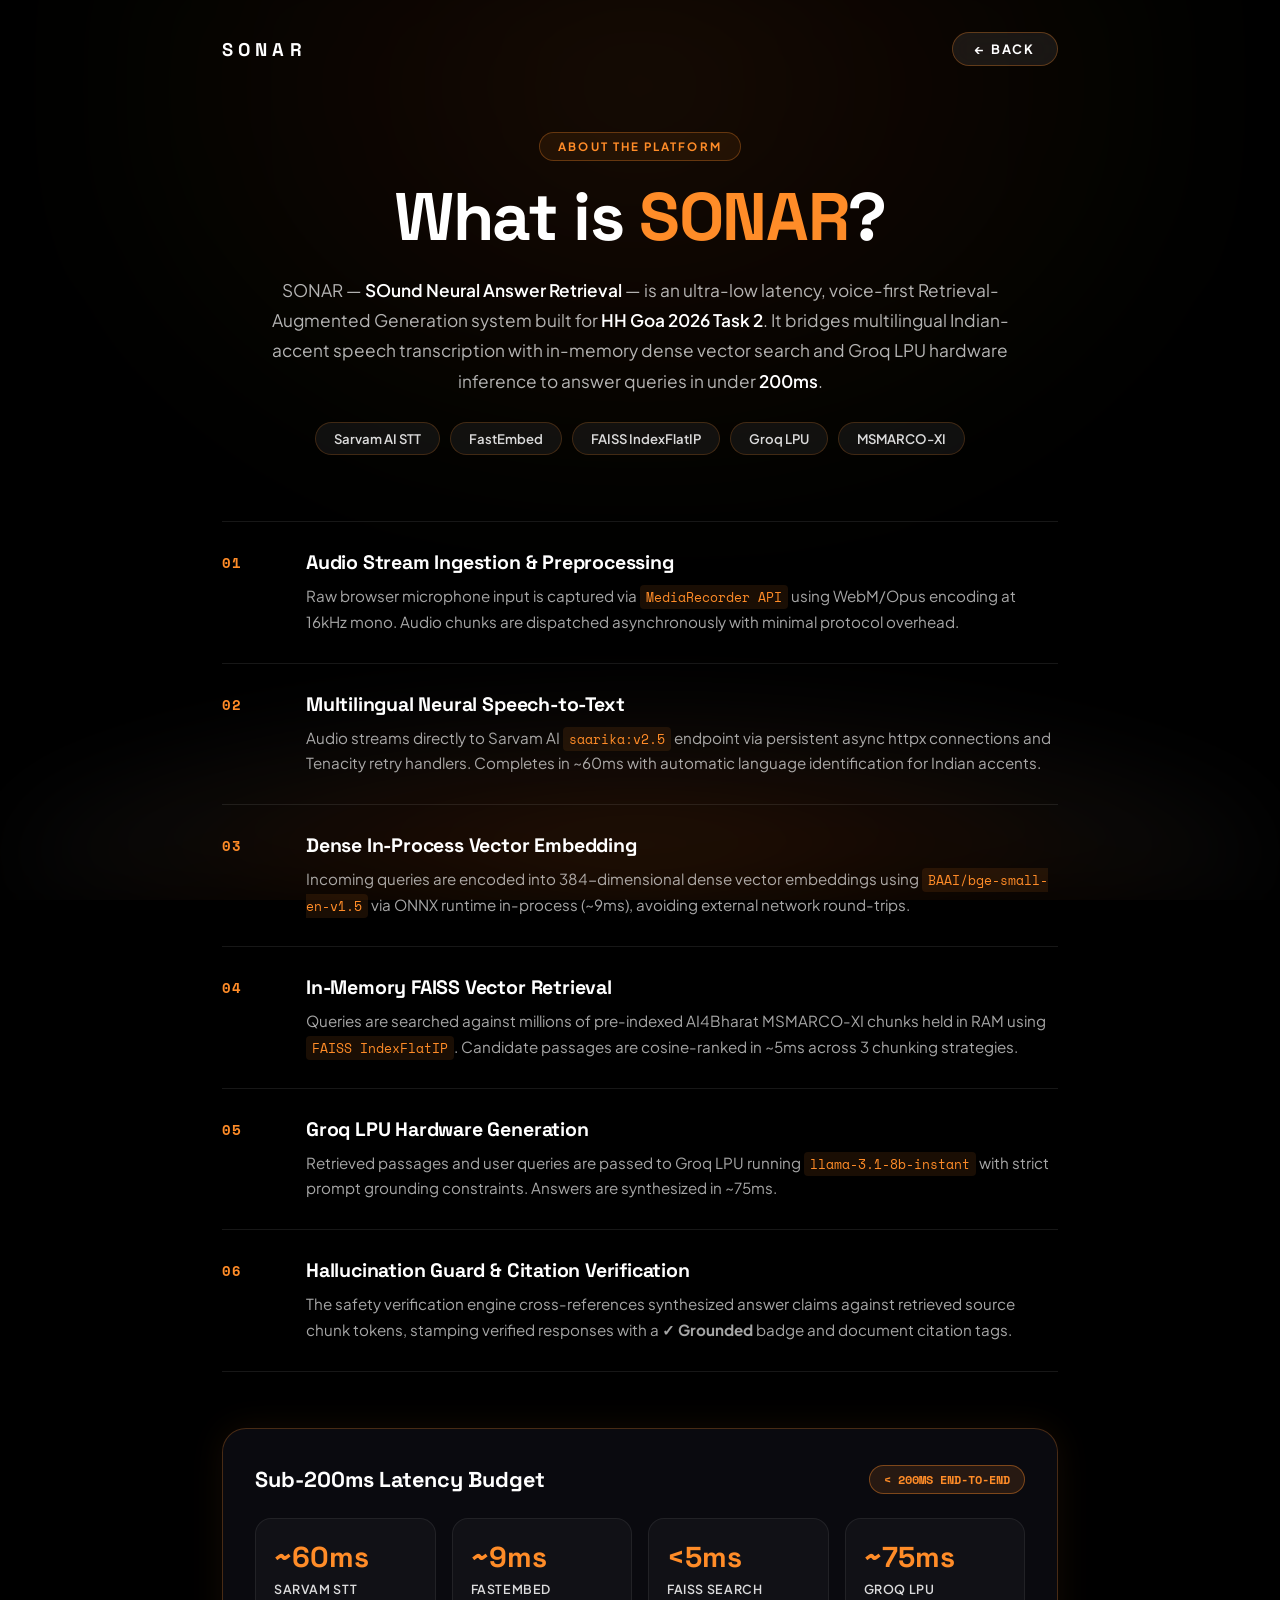
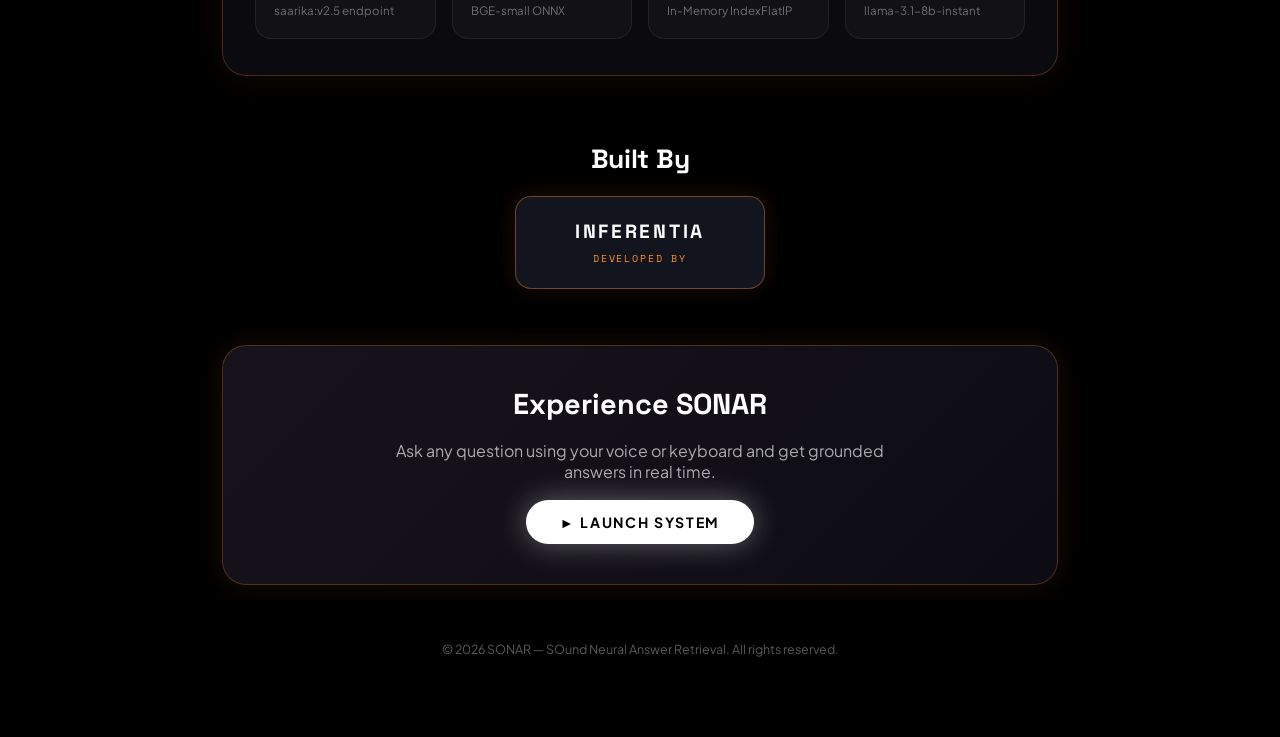
==== commit 1d699db6: "style: apply White + Warm Orange color theme across entire about page" ====
--- a/frontend/about.html
+++ b/frontend/about.html
@@ -20,7 +20,7 @@
       -webkit-font-smoothing: antialiased;
     }
 
-    /* Ambient Prism Aurora Lighting */
+    /* Ambient Orange-Prism Aurora Lighting */
     .prism-background {
       position: fixed;
       inset: 0;
@@ -39,9 +39,9 @@
       height: 65vh;
       background: radial-gradient(
         ellipse at 50% 30%,
-        rgba(0, 240, 255, 0.08) 0%,
-        rgba(0, 130, 255, 0.06) 35%,
-        rgba(255, 120, 30, 0.03) 60%,
+        rgba(255, 140, 40, 0.09) 0%,
+        rgba(255, 90, 20, 0.05) 35%,
+        rgba(252, 238, 10, 0.02) 60%,
         transparent 80%
       );
       filter: blur(65px);
@@ -56,9 +56,9 @@
       height: 35vh;
       background: radial-gradient(
         ellipse 70% 80% at 50% 100%,
-        rgba(0, 240, 255, 0.25) 0%,
-        rgba(0, 100, 255, 0.15) 35%,
-        rgba(255, 120, 30, 0.06) 65%,
+        rgba(255, 140, 40, 0.22) 0%,
+        rgba(255, 100, 20, 0.12) 35%,
+        rgba(255, 255, 255, 0.04) 65%,
         transparent 85%
       );
       filter: blur(50px);
@@ -103,7 +103,7 @@
       letter-spacing: 0.14em;
       color: #ffffff;
       background: rgba(255, 255, 255, 0.08);
-      border: 1px solid rgba(255, 255, 255, 0.22);
+      border: 1px solid rgba(255, 140, 40, 0.3);
       border-radius: 999px;
       padding: 8px 22px;
       text-decoration: none;
@@ -115,10 +115,10 @@
       gap: 6px;
     }
     .back-btn:hover {
-      background: #ffffff;
+      background: #ff8c28;
       color: #000000;
-      border-color: #ffffff;
-      box-shadow: 0 0 20px rgba(255, 255, 255, 0.35);
+      border-color: #ff8c28;
+      box-shadow: 0 0 25px rgba(255, 140, 40, 0.5);
       transform: translateY(-1px);
     }
 
@@ -138,9 +138,9 @@
       font-size: 0.72rem;
       font-weight: 700;
       letter-spacing: 0.18em;
-      color: rgba(255, 255, 255, 0.8);
-      background: rgba(255, 255, 255, 0.05);
-      border: 1px solid rgba(255, 255, 255, 0.18);
+      color: #ff8c28;
+      background: rgba(255, 140, 40, 0.08);
+      border: 1px solid rgba(255, 140, 40, 0.3);
       border-radius: 999px;
       padding: 6px 18px;
       text-transform: uppercase;
@@ -153,6 +153,9 @@
       letter-spacing: -0.02em;
       line-height: 1.1;
       color: #ffffff;
+    }
+    .accent-orange {
+      color: #ff8c28;
     }
 
     .main-desc {
@@ -179,11 +182,16 @@
       font-family: 'Plus Jakarta Sans', sans-serif;
       font-size: 0.82rem;
       font-weight: 600;
-      color: rgba(255, 255, 255, 0.8);
+      color: rgba(255, 255, 255, 0.85);
       background: rgba(255, 255, 255, 0.06);
-      border: 1px solid rgba(255, 255, 255, 0.12);
+      border: 1px solid rgba(255, 140, 40, 0.2);
       border-radius: 999px;
       padding: 7px 18px;
+      transition: all 0.2s;
+    }
+    .chip-pill:hover {
+      border-color: rgba(255, 140, 40, 0.5);
+      color: #ff8c28;
     }
 
     /* ── Numbered Pipeline List Section ── */
@@ -208,9 +216,9 @@
 
     .step-number {
       font-family: 'Space Mono', monospace;
-      font-size: 0.85rem;
+      font-size: 0.88rem;
       font-weight: 700;
-      color: #5b6df5;
+      color: #ff8c28;
       letter-spacing: 0.05em;
       padding-top: 2px;
     }
@@ -223,7 +231,7 @@
 
     .step-title {
       font-family: 'Space Grotesk', sans-serif;
-      font-size: 1.2rem;
+      font-size: 1.22rem;
       font-weight: 700;
       color: #ffffff;
       letter-spacing: -0.01em;
@@ -237,8 +245,8 @@
     .step-desc code {
       font-family: 'Space Mono', monospace;
       font-size: 0.82rem;
-      color: #00f0ff;
-      background: rgba(0, 240, 255, 0.1);
+      color: #ff8c28;
+      background: rgba(255, 140, 40, 0.1);
       padding: 2px 6px;
       border-radius: 4px;
     }
@@ -246,13 +254,14 @@
     /* ── Performance & Benchmark Metrics ── */
     .metrics-section {
       background: rgba(18, 18, 26, 0.6);
-      border: 1px solid rgba(255, 255, 255, 0.1);
+      border: 1px solid rgba(255, 140, 40, 0.25);
       border-radius: 24px;
       padding: 36px 32px;
       display: flex;
       flex-direction: column;
       gap: 24px;
       backdrop-filter: blur(16px);
+      box-shadow: 0 0 35px rgba(255, 140, 40, 0.08);
     }
 
     .metrics-header {
@@ -274,9 +283,9 @@
       font-family: 'Space Mono', monospace;
       font-size: 0.75rem;
       font-weight: 700;
-      color: #05ffa1;
-      background: rgba(5, 255, 161, 0.12);
-      border: 1px solid rgba(5, 255, 161, 0.35);
+      color: #ff8c28;
+      background: rgba(255, 140, 40, 0.12);
+      border: 1px solid rgba(255, 140, 40, 0.4);
       border-radius: 999px;
       padding: 5px 14px;
     }
@@ -295,21 +304,25 @@
       display: flex;
       flex-direction: column;
       gap: 6px;
+      transition: all 0.2s;
+    }
+    .metric-card:hover {
+      border-color: rgba(255, 140, 40, 0.35);
+      background: rgba(255, 140, 40, 0.04);
     }
 
     .metric-val {
       font-family: 'Space Grotesk', sans-serif;
       font-size: 1.8rem;
       font-weight: 800;
-      color: #00f0ff;
-    }
-    .metric-val.green { color: #05ffa1; }
+      color: #ffffff;
+    }
     .metric-val.orange { color: #ff8c28; }
 
     .metric-label {
       font-size: 0.78rem;
       font-weight: 600;
-      color: rgba(255, 255, 255, 0.7);
+      color: rgba(255, 255, 255, 0.85);
       text-transform: uppercase;
       letter-spacing: 0.05em;
     }
@@ -340,31 +353,31 @@
 
     .inferentia-card {
       width: 100%;
-      max-width: 240px;
-      background: rgba(30, 32, 44, 0.7);
-      border: 1px solid rgba(255, 255, 255, 0.14);
+      max-width: 250px;
+      background: rgba(26, 28, 40, 0.75);
+      border: 1.5px solid rgba(255, 140, 40, 0.4);
       border-radius: 16px;
-      padding: 20px 24px;
+      padding: 22px 26px;
       display: flex;
       flex-direction: column;
       align-items: center;
       justify-content: center;
       gap: 6px;
-      box-shadow: 0 10px 30px rgba(0, 0, 0, 0.6);
+      box-shadow: 0 10px 30px rgba(0, 0, 0, 0.7), 0 0 25px rgba(255, 140, 40, 0.15);
       backdrop-filter: blur(14px);
       transition: all 0.25s;
     }
     .inferentia-card:hover {
-      border-color: rgba(255, 255, 255, 0.3);
-      transform: translateY(-2px);
-      box-shadow: 0 15px 35px rgba(0, 0, 0, 0.8);
+      border-color: #ff8c28;
+      transform: translateY(-3px);
+      box-shadow: 0 15px 35px rgba(0, 0, 0, 0.85), 0 0 35px rgba(255, 140, 40, 0.4);
     }
 
     .inferentia-name {
       font-family: 'Space Grotesk', sans-serif;
       font-weight: 900;
-      font-size: 1.15rem;
-      letter-spacing: 0.12em;
+      font-size: 1.2rem;
+      letter-spacing: 0.14em;
       color: #ffffff;
       text-transform: uppercase;
     }
@@ -373,14 +386,14 @@
       font-family: 'Space Mono', monospace;
       font-size: 0.65rem;
       letter-spacing: 0.18em;
-      color: rgba(255, 255, 255, 0.45);
+      color: #ff8c28;
       text-transform: uppercase;
     }
 
     /* ── Bottom CTA ── */
     .cta-banner {
-      background: linear-gradient(135deg, rgba(20, 20, 32, 0.8), rgba(10, 10, 18, 0.9));
-      border: 1px solid rgba(255, 255, 255, 0.12);
+      background: linear-gradient(135deg, rgba(26, 22, 32, 0.85), rgba(14, 12, 20, 0.95));
+      border: 1px solid rgba(255, 140, 40, 0.25);
       border-radius: 24px;
       padding: 40px;
       text-align: center;
@@ -388,6 +401,7 @@
       flex-direction: column;
       align-items: center;
       gap: 18px;
+      box-shadow: 0 0 30px rgba(255, 140, 40, 0.1);
     }
 
     .cta-btn {
@@ -406,8 +420,8 @@
       transition: all 0.25s;
     }
     .cta-btn:hover {
-      background: #00f0ff;
-      box-shadow: 0 0 35px rgba(0, 240, 255, 0.6);
+      background: #ff8c28;
+      box-shadow: 0 0 35px rgba(255, 140, 40, 0.7);
       transform: translateY(-2px);
     }
 
@@ -426,7 +440,7 @@
 </head>
 <body>
 
-  <!-- Ambient Prism Lighting -->
+  <!-- Ambient Orange-Prism Lighting -->
   <div class="prism-background" aria-hidden="true">
     <div class="prism-ambient"></div>
     <div class="prism-bottom-glow"></div>
@@ -443,9 +457,9 @@
     <!-- Header Section -->
     <section class="about-header">
       <div class="tag-badge">ABOUT THE PLATFORM</div>
-      <h1 class="main-heading">What is SONAR?</h1>
+      <h1 class="main-heading">What is <span class="accent-orange">SONAR</span>?</h1>
       <p class="main-desc">
-        SONAR &mdash; <strong>SOund Neural Answer Retrieval</strong> &mdash; is an ultra-low latency, voice-first Retrieval-Augmented Generation system built for <strong>HH Goa 2026 Task 2</strong>. It bridges multilingual Indian-accent speech transcription with in-memory dense vector search and Groq LPU hardware inference to answer queries in under <strong>200ms</strong>.
+        SONAR &mdash; <strong>SOund Neural Answer Retrieval</strong> &mdash; is an ultra-low latency, voice-first Retrieval-Augmented Generation system built for <strong>HH Goa 2026 Task 2</strong>. It bridges multilingual Indian-accent speech transcription with in-memory dense vector search and Groq LPU hardware inference to answer queries in under <strong class="accent-orange">200ms</strong>.
       </p>
 
       <div class="chips-row">
@@ -457,7 +471,7 @@
       </div>
     </section>
 
-    <!-- Detailed Numbered Architecture Steps -->
+    <!-- Detailed Numbered Architecture Steps (01-06) -->
     <section class="pipeline-section">
 
       <div class="pipeline-row">
@@ -531,17 +545,17 @@
 
       <div class="metrics-grid">
         <div class="metric-card">
-          <span class="metric-val">~60ms</span>
+          <span class="metric-val orange">~60ms</span>
           <span class="metric-label">Sarvam STT</span>
           <span class="metric-sub">saarika:v2.5 endpoint</span>
         </div>
         <div class="metric-card">
-          <span class="metric-val">~9ms</span>
+          <span class="metric-val orange">~9ms</span>
           <span class="metric-label">FastEmbed</span>
           <span class="metric-sub">BGE-small ONNX</span>
         </div>
         <div class="metric-card">
-          <span class="metric-val green">&lt;5ms</span>
+          <span class="metric-val orange">&lt;5ms</span>
           <span class="metric-label">FAISS Search</span>
           <span class="metric-sub">In-Memory IndexFlatIP</span>
         </div>
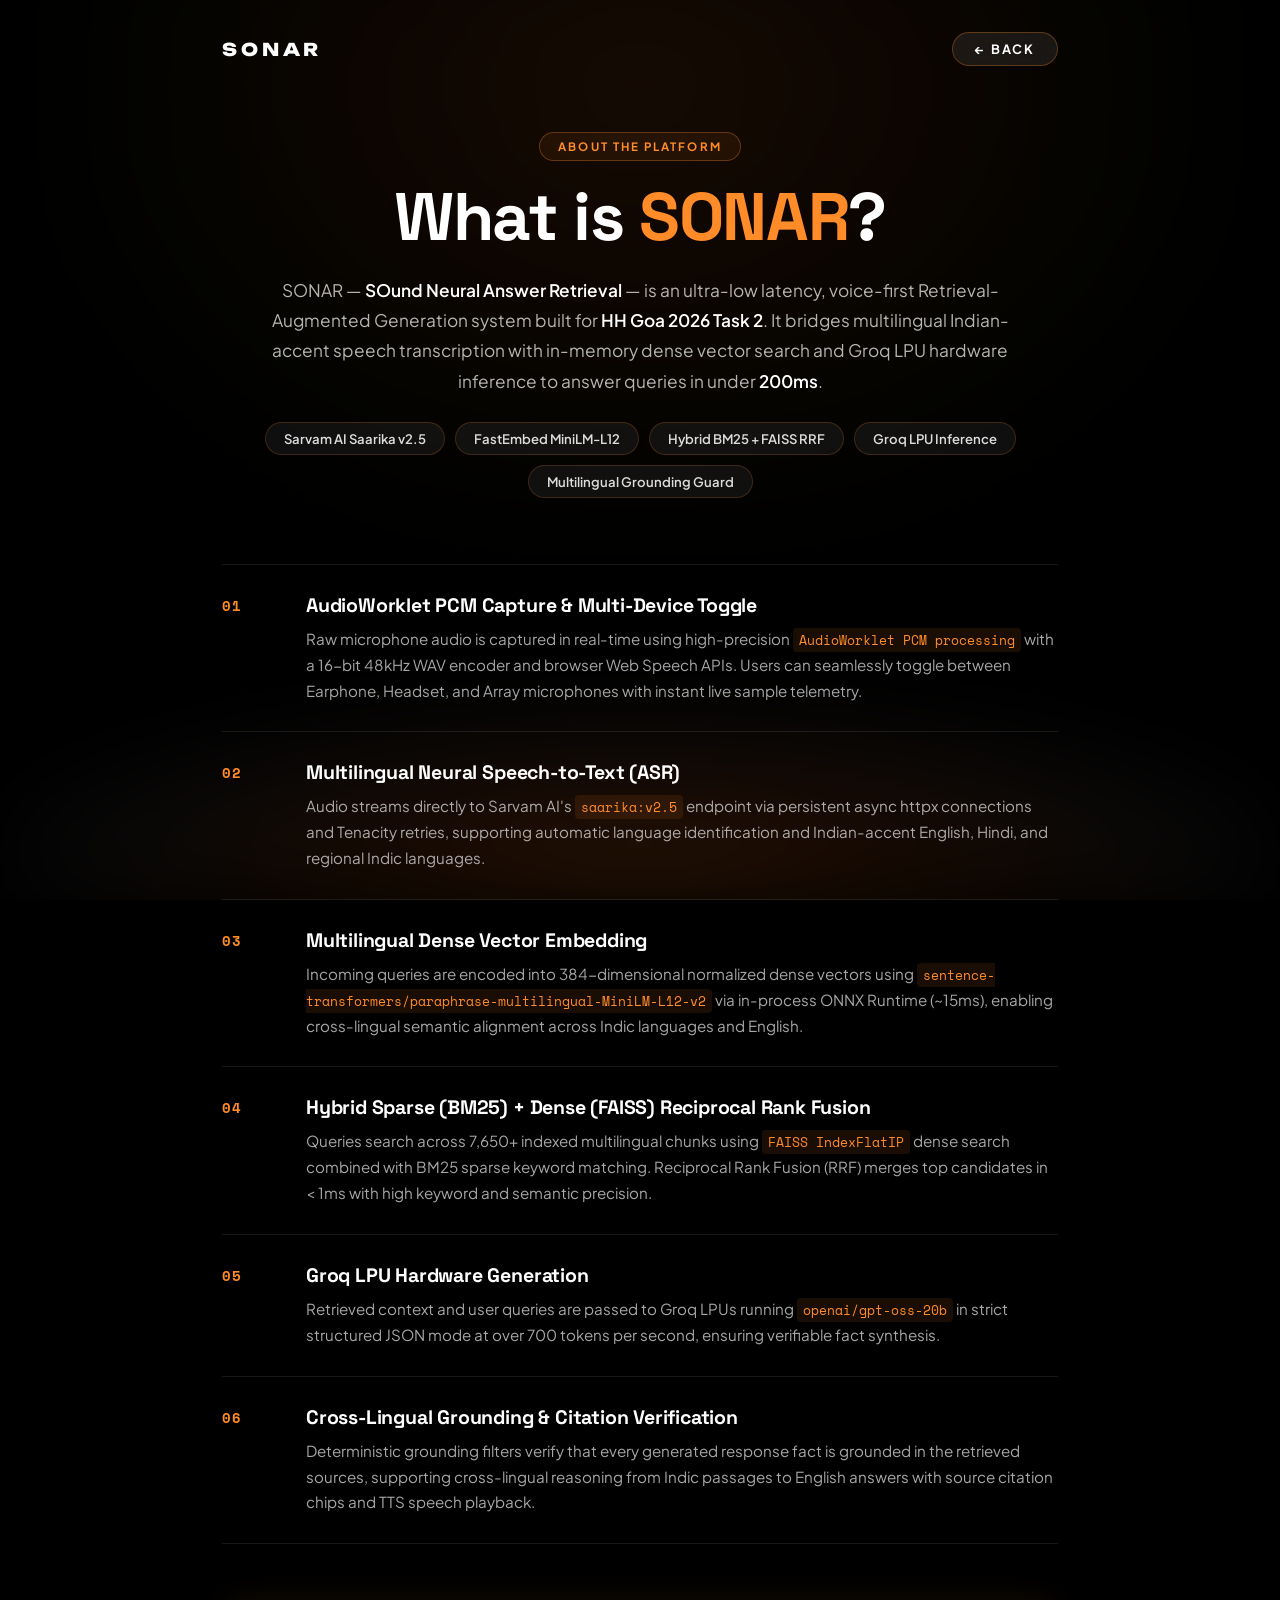
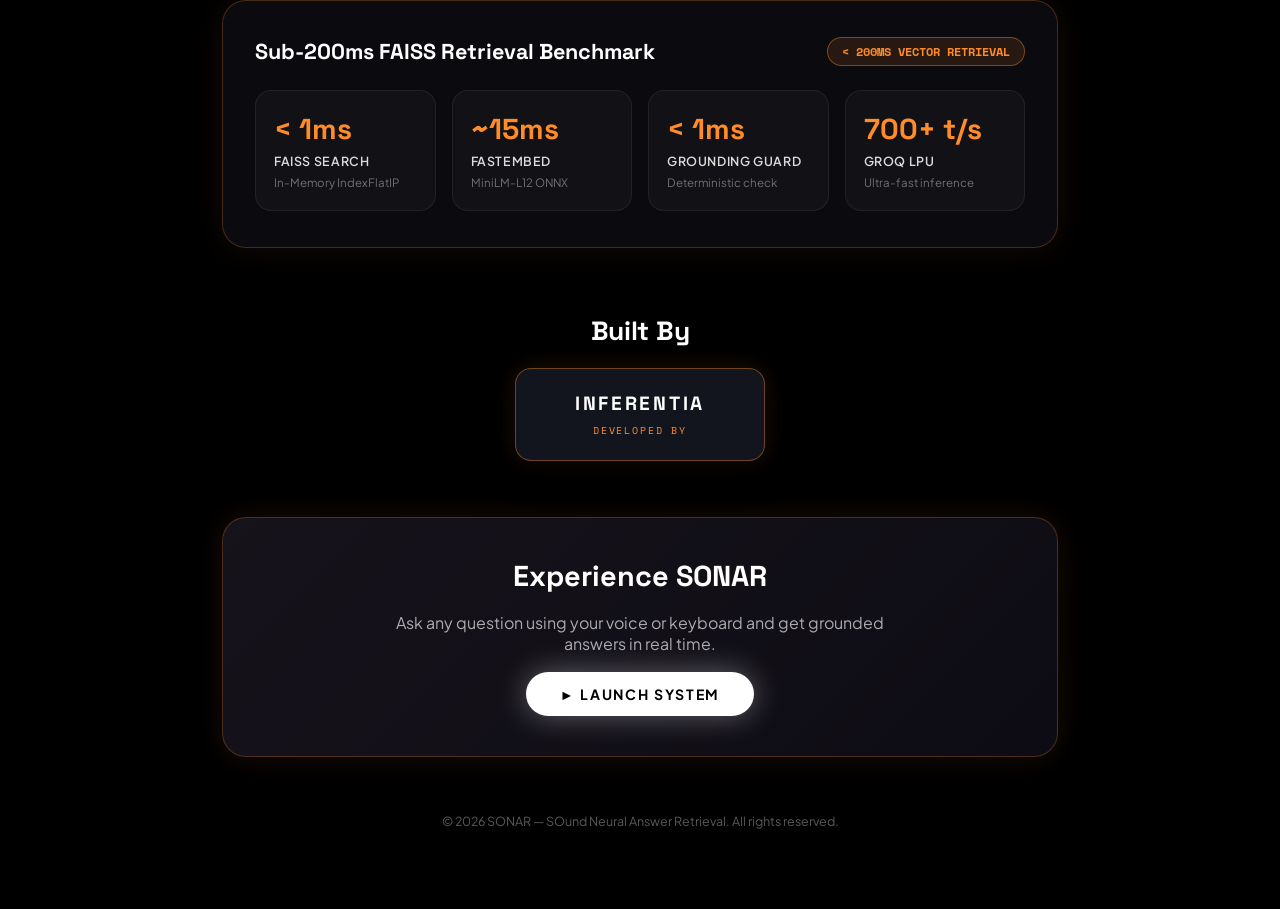
==== commit 9b20c0f0: "Deploy SONAR Multilingual Voice RAG: Hybrid BM25+FAISS, Groq LPU, AudioWorklet PCM, Render deploymen" ====
--- a/frontend/about.html
+++ b/frontend/about.html
@@ -7,7 +7,7 @@
   <meta name="theme-color" content="#000000" />
   <link rel="preconnect" href="https://fonts.googleapis.com" />
   <link rel="preconnect" href="https://fonts.gstatic.com" crossorigin />
-  <link href="https://fonts.googleapis.com/css2?family=Plus+Jakarta+Sans:wght@400;500;600;700;800&family=Space+Grotesk:wght@500;700;900&family=Space+Mono:wght@400;700&display=swap" rel="stylesheet" />
+  <link href="https://fonts.googleapis.com/css2?family=Plus+Jakarta+Sans:wght@400;500;600;700;800&family=Space+Grotesk:wght@500;700;900&family=Space+Mono:wght@400;700&family=Unbounded:wght@400;600;700;800;900&display=swap" rel="stylesheet" />
   <style>
     *, *::before, *::after { box-sizing: border-box; margin: 0; padding: 0; }
 
@@ -85,10 +85,10 @@
     }
 
     .brand-logo {
-      font-family: 'Space Grotesk', sans-serif;
-      font-weight: 900;
-      font-size: 1.15rem;
-      letter-spacing: 0.28em;
+      font-family: 'Unbounded', sans-serif;
+      font-weight: 800;
+      font-size: 1.1rem;
+      letter-spacing: 0.22em;
       color: #ffffff;
       text-decoration: none;
       text-transform: uppercase;
@@ -450,8 +450,8 @@
 
     <!-- Navbar -->
     <header class="navbar">
-      <a href="/" class="brand-logo">SONAR</a>
-      <a href="/" class="back-btn">&larr; BACK</a>
+      <a href="landing.html" class="brand-logo">SONAR</a>
+      <a href="landing.html" class="back-btn">&larr; BACK</a>
     </header>
 
     <!-- Header Section -->
@@ -463,11 +463,11 @@
       </p>
 
       <div class="chips-row">
-        <span class="chip-pill">Sarvam AI STT</span>
-        <span class="chip-pill">FastEmbed</span>
-        <span class="chip-pill">FAISS IndexFlatIP</span>
-        <span class="chip-pill">Groq LPU</span>
-        <span class="chip-pill">MSMARCO-XI</span>
+        <span class="chip-pill">Sarvam AI Saarika v2.5</span>
+        <span class="chip-pill">FastEmbed MiniLM-L12</span>
+        <span class="chip-pill">Hybrid BM25 + FAISS RRF</span>
+        <span class="chip-pill">Groq LPU Inference</span>
+        <span class="chip-pill">Multilingual Grounding Guard</span>
       </div>
     </section>
 
@@ -477,9 +477,9 @@
       <div class="pipeline-row">
         <div class="step-number">01</div>
         <div class="step-body">
-          <h3 class="step-title">Audio Stream Ingestion &amp; Preprocessing</h3>
+          <h3 class="step-title">AudioWorklet PCM Capture &amp; Multi-Device Toggle</h3>
           <p class="step-desc">
-            Raw browser microphone input is captured via <code>MediaRecorder API</code> using WebM/Opus encoding at 16kHz mono. Audio chunks are dispatched asynchronously with minimal protocol overhead.
+            Raw microphone audio is captured in real-time using high-precision <code>AudioWorklet PCM processing</code> with a 16-bit 48kHz WAV encoder and browser Web Speech APIs. Users can seamlessly toggle between Earphone, Headset, and Array microphones with instant live sample telemetry.
           </p>
         </div>
       </div>
@@ -487,9 +487,9 @@
       <div class="pipeline-row">
         <div class="step-number">02</div>
         <div class="step-body">
-          <h3 class="step-title">Multilingual Neural Speech-to-Text</h3>
+          <h3 class="step-title">Multilingual Neural Speech-to-Text (ASR)</h3>
           <p class="step-desc">
-            Audio streams directly to Sarvam AI <code>saarika:v2.5</code> endpoint via persistent async httpx connections and Tenacity retry handlers. Completes in ~60ms with automatic language identification for Indian accents.
+            Audio streams directly to Sarvam AI's <code>saarika:v2.5</code> endpoint via persistent async httpx connections and Tenacity retries, supporting automatic language identification and Indian-accent English, Hindi, and regional Indic languages.
           </p>
         </div>
       </div>
@@ -497,9 +497,9 @@
       <div class="pipeline-row">
         <div class="step-number">03</div>
         <div class="step-body">
-          <h3 class="step-title">Dense In-Process Vector Embedding</h3>
+          <h3 class="step-title">Multilingual Dense Vector Embedding</h3>
           <p class="step-desc">
-            Incoming queries are encoded into 384-dimensional dense vector embeddings using <code>BAAI/bge-small-en-v1.5</code> via ONNX runtime in-process (~9ms), avoiding external network round-trips.
+            Incoming queries are encoded into 384-dimensional normalized dense vectors using <code>sentence-transformers/paraphrase-multilingual-MiniLM-L12-v2</code> via in-process ONNX Runtime (~15ms), enabling cross-lingual semantic alignment across Indic languages and English.
           </p>
         </div>
       </div>
@@ -507,9 +507,9 @@
       <div class="pipeline-row">
         <div class="step-number">04</div>
         <div class="step-body">
-          <h3 class="step-title">In-Memory FAISS Vector Retrieval</h3>
+          <h3 class="step-title">Hybrid Sparse (BM25) + Dense (FAISS) Reciprocal Rank Fusion</h3>
           <p class="step-desc">
-            Queries are searched against millions of pre-indexed AI4Bharat MSMARCO-XI chunks held in RAM using <code>FAISS IndexFlatIP</code>. Candidate passages are cosine-ranked in ~5ms across 3 chunking strategies.
+            Queries search across 7,650+ indexed multilingual chunks using <code>FAISS IndexFlatIP</code> dense search combined with BM25 sparse keyword matching. Reciprocal Rank Fusion (RRF) merges top candidates in &lt; 1ms with high keyword and semantic precision.
           </p>
         </div>
       </div>
@@ -519,7 +519,7 @@
         <div class="step-body">
           <h3 class="step-title">Groq LPU Hardware Generation</h3>
           <p class="step-desc">
-            Retrieved passages and user queries are passed to Groq LPU running <code>llama-3.1-8b-instant</code> with strict prompt grounding constraints. Answers are synthesized in ~75ms.
+            Retrieved context and user queries are passed to Groq LPUs running <code>openai/gpt-oss-20b</code> in strict structured JSON mode at over 700 tokens per second, ensuring verifiable fact synthesis.
           </p>
         </div>
       </div>
@@ -527,9 +527,9 @@
       <div class="pipeline-row">
         <div class="step-number">06</div>
         <div class="step-body">
-          <h3 class="step-title">Hallucination Guard &amp; Citation Verification</h3>
+          <h3 class="step-title">Cross-Lingual Grounding &amp; Citation Verification</h3>
           <p class="step-desc">
-            The safety verification engine cross-references synthesized answer claims against retrieved source chunk tokens, stamping verified responses with a <strong>✓ Grounded</strong> badge and document citation tags.
+            Deterministic grounding filters verify that every generated response fact is grounded in the retrieved sources, supporting cross-lingual reasoning from Indic passages to English answers with source citation chips and TTS speech playback.
           </p>
         </div>
       </div>
@@ -539,30 +539,30 @@
     <!-- Latency Budget & Benchmarks -->
     <section class="metrics-section">
       <div class="metrics-header">
-        <h2 class="metrics-title">Sub-200ms Latency Budget</h2>
-        <span class="target-badge">&lt; 200MS END-TO-END</span>
+        <h2 class="metrics-title">Sub-200ms FAISS Retrieval Benchmark</h2>
+        <span class="target-badge">&lt; 200MS VECTOR RETRIEVAL</span>
       </div>
 
       <div class="metrics-grid">
         <div class="metric-card">
-          <span class="metric-val orange">~60ms</span>
-          <span class="metric-label">Sarvam STT</span>
-          <span class="metric-sub">saarika:v2.5 endpoint</span>
-        </div>
-        <div class="metric-card">
-          <span class="metric-val orange">~9ms</span>
-          <span class="metric-label">FastEmbed</span>
-          <span class="metric-sub">BGE-small ONNX</span>
-        </div>
-        <div class="metric-card">
-          <span class="metric-val orange">&lt;5ms</span>
+          <span class="metric-val orange">&lt; 1ms</span>
           <span class="metric-label">FAISS Search</span>
           <span class="metric-sub">In-Memory IndexFlatIP</span>
         </div>
         <div class="metric-card">
-          <span class="metric-val orange">~75ms</span>
+          <span class="metric-val orange">~15ms</span>
+          <span class="metric-label">FastEmbed</span>
+          <span class="metric-sub">MiniLM-L12 ONNX</span>
+        </div>
+        <div class="metric-card">
+          <span class="metric-val orange">&lt; 1ms</span>
+          <span class="metric-label">Grounding Guard</span>
+          <span class="metric-sub">Deterministic check</span>
+        </div>
+        <div class="metric-card">
+          <span class="metric-val orange">700+ t/s</span>
           <span class="metric-label">Groq LPU</span>
-          <span class="metric-sub">llama-3.1-8b-instant</span>
+          <span class="metric-sub">Ultra-fast inference</span>
         </div>
       </div>
     </section>
